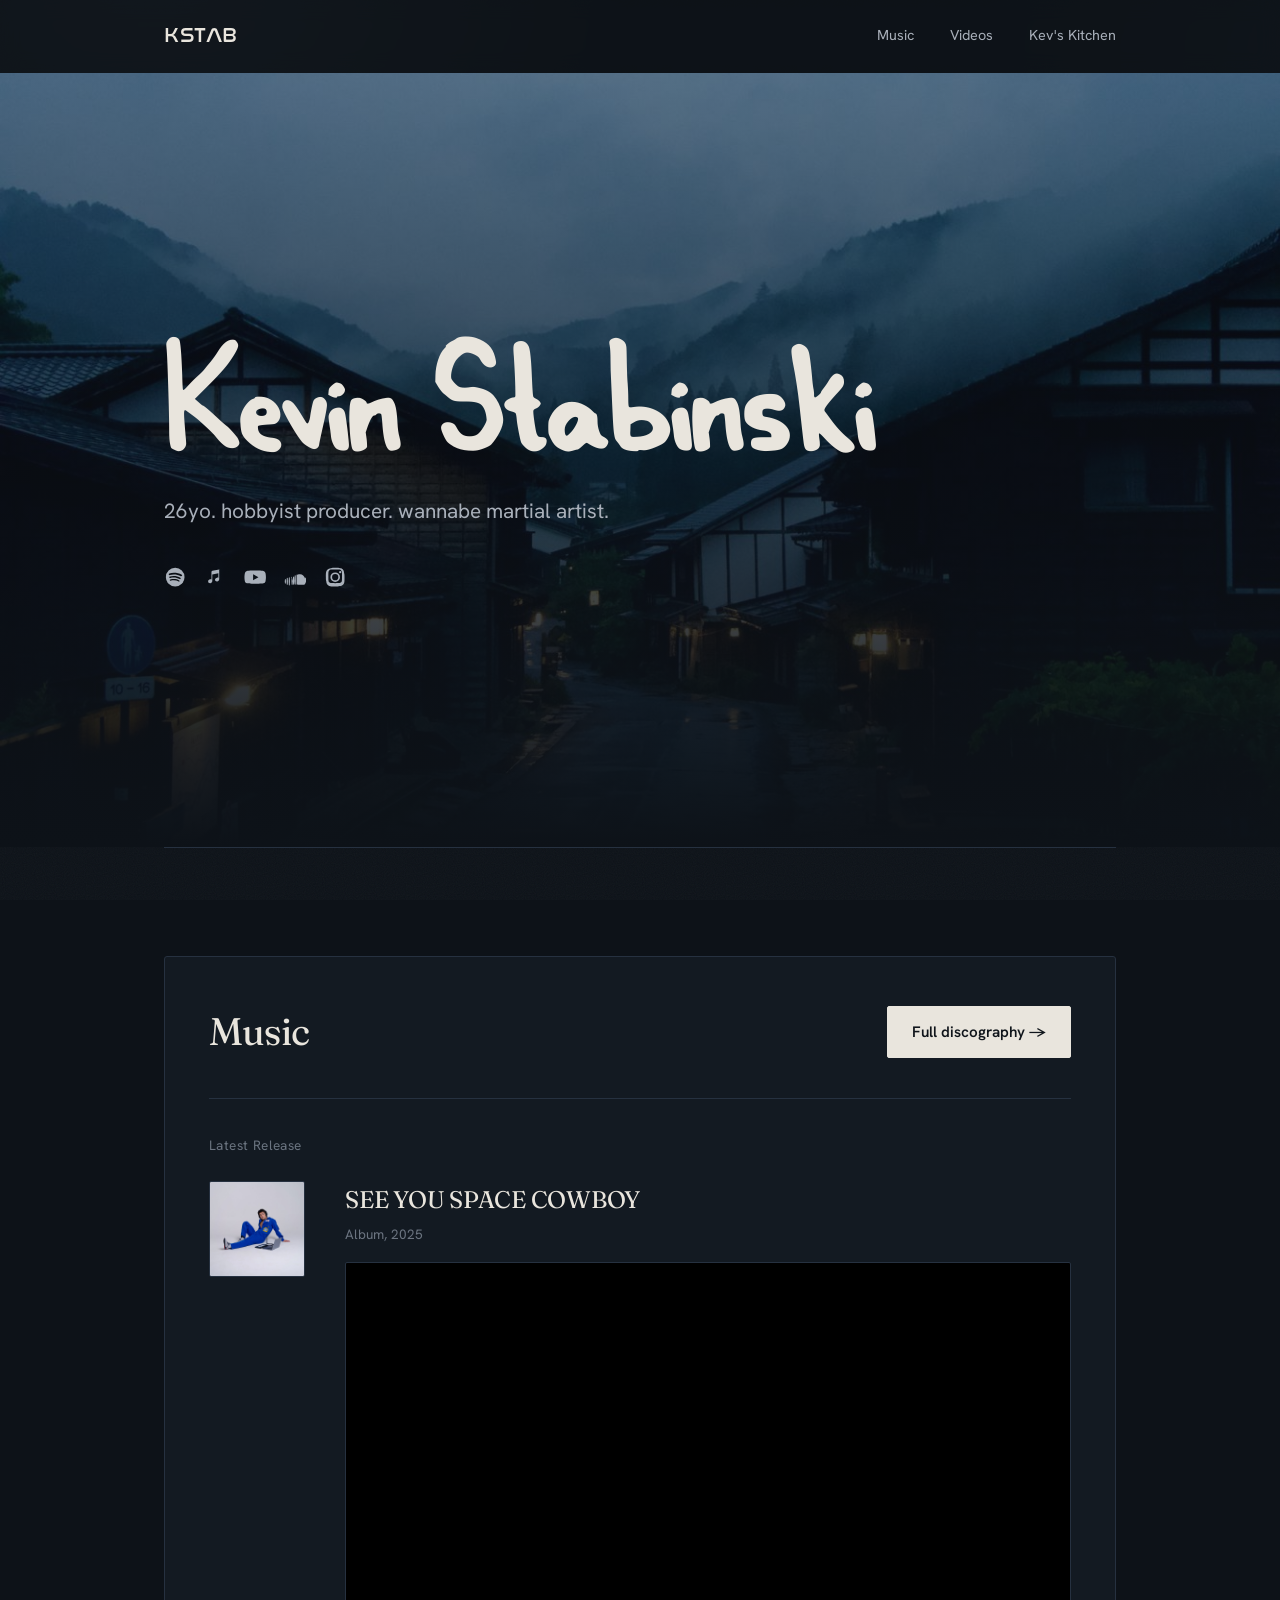
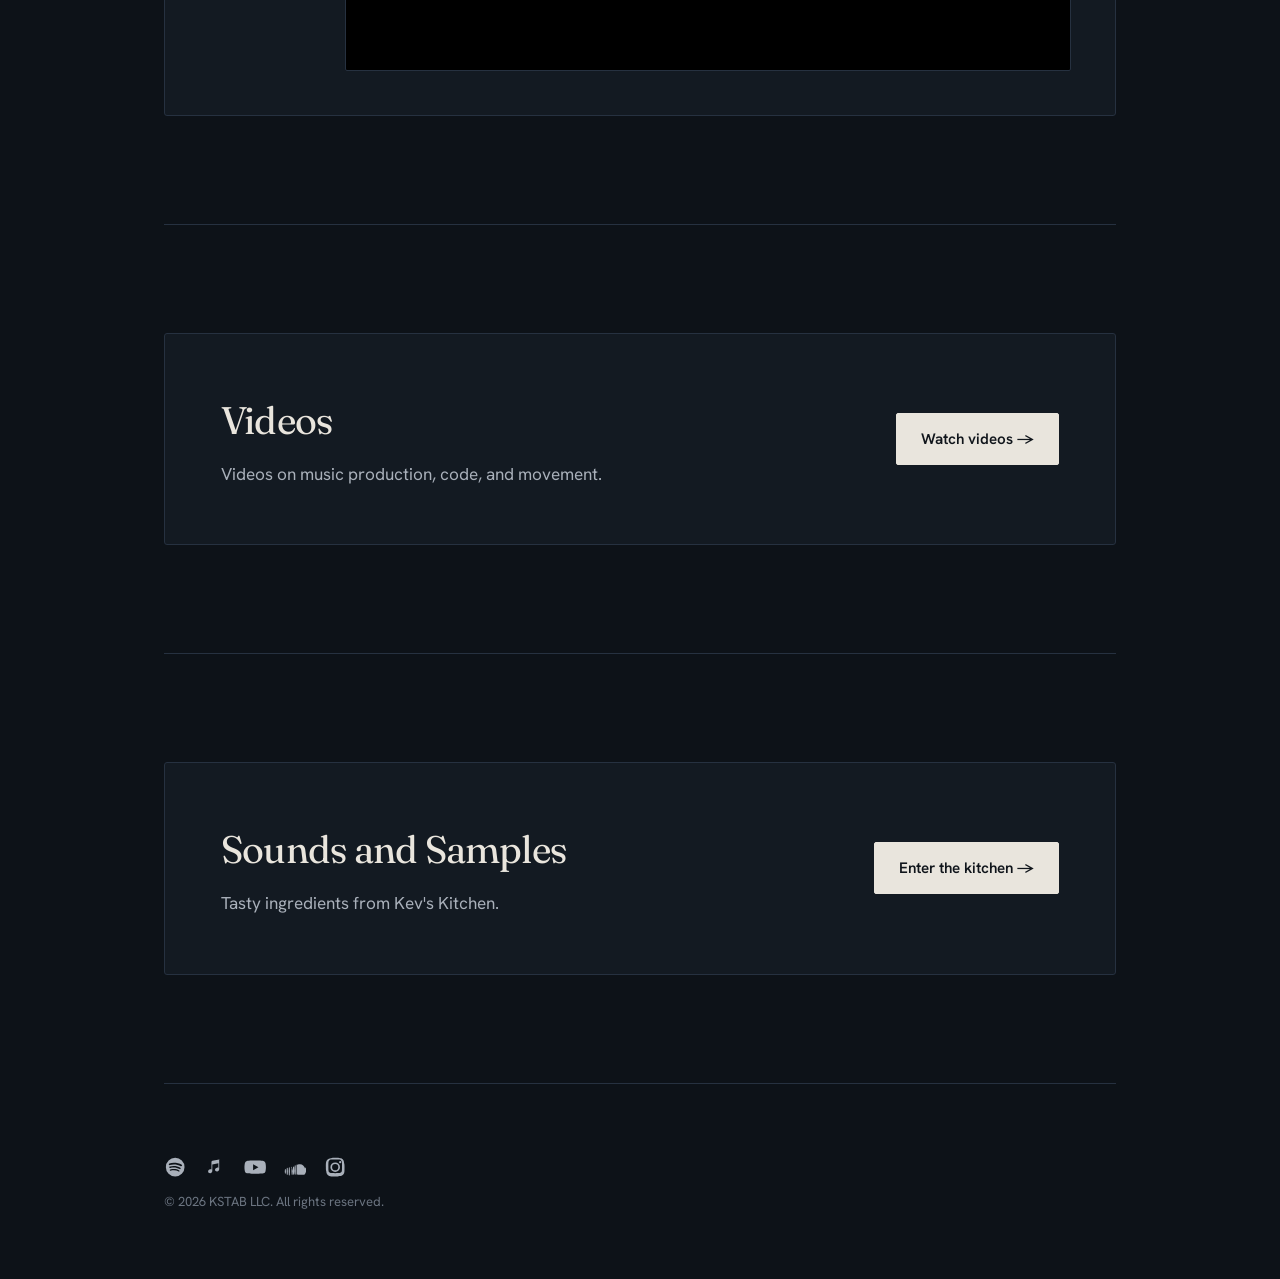
==== index.html @ 9772c78d "Add files via upload" ====
<!DOCTYPE html>
<html lang="en">
<head>
<meta charset="UTF-8">
<meta name="viewport" content="width=device-width, initial-scale=1, viewport-fit=cover">
<title>Kevin Stabinski</title>
<meta name="description" content="Songwriter and producer. Music, releases, and merch.">
<link rel="preconnect" href="https://fonts.googleapis.com">
<link rel="preconnect" href="https://fonts.gstatic.com" crossorigin>
<link href="https://fonts.googleapis.com/css2?family=Fraunces:opsz,wght@9..144,300;9..144,400;9..144,500&family=Hanken+Grotesk:wght@400;500;600&display=swap" rel="stylesheet">
<link rel="stylesheet" href="styles.css">
<link rel="icon" href="icons/favicon.svg" type="image/svg+xml">
<link rel="icon" href="icons/favicon-32.png" sizes="32x32" type="image/png">
<link rel="icon" href="icons/favicon.ico" sizes="any">
<link rel="apple-touch-icon" href="icons/apple-touch-icon.png">
</head>
<body>
<div class="atmosphere" aria-hidden="true"></div>

<header class="nav" id="nav">
  <div class="nav-inner">
    <a href="#top" class="wordmark">KSTAB</a>
    <nav class="nav-links" aria-label="Primary">
      <a href="discography.html">Music</a>
      <a href="videos.html">Videos</a>
      <a href="kitchen.html">Kev's Kitchen</a>
    </nav>
  </div>
</header>

<main class="wrap" id="top">

  <!-- ===================== HERO ===================== -->
  <section class="hero reveal" aria-labelledby="artist-name">
    <h1 id="artist-name">Kevin Stabinski</h1>
    <p class="tagline">26yo. hobbyist producer. wannabe martial artist.</p>
    <div class="hero-actions">
      <div class="socials" aria-label="Social links">
        <a href="https://open.spotify.com/artist/7ogkPvRYLFvfpVNEqNGi7E?si=UTplcCznTDON6Axlid5GDA" target="_blank" rel="noopener" aria-label="Spotify"><svg viewBox="0 0 24 24"><path d="M12 2a10 10 0 100 20 10 10 0 000-20zm4.59 14.44a.62.62 0 01-.86.21c-2.35-1.44-5.3-1.76-8.79-.96a.62.62 0 11-.28-1.21c3.81-.87 7.08-.5 9.72 1.11.29.18.38.56.21.85zm1.22-2.72a.78.78 0 01-1.07.26c-2.69-1.65-6.79-2.13-9.97-1.17a.78.78 0 11-.45-1.49c3.63-1.1 8.15-.56 11.23 1.33.37.22.49.7.26 1.07zm.11-2.84C14.8 8.95 9.4 8.77 6.32 9.71a.94.94 0 11-.54-1.8c3.53-1.07 9.49-.86 13.23 1.36a.94.94 0 01-.96 1.61z"/></svg></a>
        <a href="https://music.apple.com/us/artist/kevin-stabinski/1827594935" target="_blank" rel="noopener" aria-label="Apple Music"><svg viewBox="0 0 24 24"><path d="M17.5 3.5c-.3 0-.6.05-1 .13L9 5.2c-.7.14-1 .55-1 1.25v8.06c-.4-.18-.85-.26-1.35-.2-1.3.16-2.3 1.16-2.25 2.36.05 1.1 1.05 1.9 2.3 1.78 1.2-.12 2.2-1.05 2.2-2.3V9.06l6.5-1.3v4.9c-.4-.17-.85-.25-1.35-.19-1.3.16-2.3 1.16-2.25 2.36.05 1.1 1.05 1.9 2.3 1.78 1.2-.12 2.2-1.05 2.2-2.3V4.6c0-.72-.38-1.12-1.1-1.1z"/></svg></a>
        <a href="https://www.youtube.com/@kstab" target="_blank" rel="noopener" aria-label="YouTube"><svg viewBox="0 0 24 24"><path d="M23 7.5a3 3 0 00-2.1-2.12C19.05 4.9 12 4.9 12 4.9s-7.05 0-8.9.48A3 3 0 001 7.5C.5 9.36.5 12 .5 12s0 2.64.5 4.5a3 3 0 002.1 2.12C4.95 19.1 12 19.1 12 19.1s7.05 0 8.9-.48A3 3 0 0023 16.5c.5-1.86.5-4.5.5-4.5s0-2.64-.5-4.5zM9.75 15.25v-6.5L15.5 12l-5.75 3.25z"/></svg></a>
        <a href="https://soundcloud.com/kstab" target="_blank" rel="noopener" aria-label="SoundCloud"><svg viewBox="0 0 24 24"><path d="M1 14.5c0-.3.2-.5.4-.5.3 0 .5.2.5.5l.2 2-.2 2c0 .3-.2.5-.5.5-.2 0-.4-.2-.4-.5l-.2-2 .2-2zm2-1.3c0-.3.2-.5.5-.5.2 0 .4.2.5.5l.2 3.3-.2 3.2c0 .3-.3.5-.5.5-.3 0-.5-.2-.5-.5L2.8 16l.2-2.8zm2.2-.7c0-.3.2-.5.5-.5s.5.2.5.5l.2 4-.2 3.8c0 .3-.2.5-.5.5s-.5-.2-.5-.5L5 16l.2-3.5zm2.3-.5c0-.3.2-.6.5-.6.3 0 .5.3.5.6L9.4 16l-.2 3.7c0 .3-.2.5-.5.5-.3 0-.5-.2-.5-.5L8 16l.2-3.7zm2.3-.3c0-.3.3-.5.6-.5.3 0 .5.2.5.5l.2 4.3-.2 3.5c0 .3-.2.5-.5.5-.3 0-.6-.2-.6-.5L9.5 16l.2-4.3zM12 10c.3 0 .5.2.5.5l.2 5.5-.2 3.5c0 .3-.2.5-.5.5s-.5-.2-.5-.5l-.2-3.5.2-5.5c0-.3.2-.5.5-.5zm2-1c.3 0 .5.2.5.5v10c0 .3-.2.5-.5.5s-.5-.2-.5-.5V9.5c0-.3.2-.5.5-.5zm7.5 3c1.4 0 2.5 1.1 2.5 2.5S22.9 20 21.5 20H15c-.3 0-.5-.2-.5-.5V9.7c0-.3.1-.4.4-.5.7-.3 1.5-.4 2.3-.4 2.6 0 4.7 1.9 5.1 4.4.2-.1.5-.2.7-.2z"/></svg></a>
        <a href="https://www.instagram.com/kstabinski" target="_blank" rel="noopener" aria-label="Instagram"><svg viewBox="0 0 24 24"><path d="M12 2c2.7 0 3 0 4.1.06 1 .05 1.7.22 2.3.46.6.24 1.1.56 1.6 1.06.5.5.82 1 1.06 1.6.24.6.4 1.3.46 2.3C21.99 9 22 9.3 22 12s0 3-.06 4.1c-.05 1-.22 1.7-.46 2.3a4.3 4.3 0 01-1.06 1.6c-.5.5-1 .82-1.6 1.06-.6.24-1.3.4-2.3.46C15 21.99 14.7 22 12 22s-3 0-4.1-.06c-1-.05-1.7-.22-2.3-.46a4.3 4.3 0 01-1.6-1.06 4.3 4.3 0 01-1.06-1.6c-.24-.6-.4-1.3-.46-2.3C2.01 15 2 14.7 2 12s0-3 .06-4.1c.05-1 .22-1.7.46-2.3A4.3 4.3 0 013.58 4c.5-.5 1-.82 1.6-1.06.6-.24 1.3-.4 2.3-.46C9 2.01 9.3 2 12 2zm0 1.8c-2.65 0-2.96.01-4 .06-.77.04-1.19.16-1.47.27-.37.14-.63.31-.91.59-.28.28-.45.54-.59.91-.1.28-.23.7-.27 1.47-.05 1.04-.06 1.35-.06 4s.01 2.96.06 4c.04.77.16 1.19.27 1.47.14.37.31.63.59.91.28.28.54.45.91.59.28.1.7.23 1.47.27 1.04.05 1.35.06 4 .06s2.96-.01 4-.06c.77-.04 1.19-.16 1.47-.27.37-.14.63-.31.91-.59.28-.28.45-.54.59-.91.1-.28.23-.7.27-1.47.05-1.04.06-1.35.06-4s-.01-2.96-.06-4c-.04-.77-.16-1.19-.27-1.47a2.5 2.5 0 00-.59-.91 2.5 2.5 0 00-.91-.59c-.28-.1-.7-.23-1.47-.27-1.04-.05-1.35-.06-4-.06zm0 3.06a5.14 5.14 0 110 10.28 5.14 5.14 0 010-10.28zm0 8.48a3.34 3.34 0 100-6.68 3.34 3.34 0 000 6.68zm6.54-8.69a1.2 1.2 0 11-2.4 0 1.2 1.2 0 012.4 0z"/></svg></a>
      </div>
    </div>
  </section>

  <!-- ===================== MUSIC ===================== -->
  <section class="band" id="music">
    <div class="music-box">
      <div class="music-head">
        <h2>Music</h2>
        <a href="discography.html" class="btn">Full discography &rarr;</a>
      </div>

      <p class="release-label">Latest Release</p>

      <!-- FEATURED RELEASE -->
      <article class="release">
        <div class="cover"><img src="covers/see-you-space-cowboy.jpg" alt="SEE YOU SPACE COWBOY — cover art" loading="lazy"></div>
        <div>
          <h3 class="rel-title">SEE YOU SPACE COWBOY</h3>
          <p class="rel-meta">Album, 2025</p>
          <div class="video">
            <iframe src="https://www.youtube.com/embed/hreCGarGWdg?si=RLM6bp42FcZX0Z3q" title="YouTube video player" frameborder="0" allow="accelerometer; autoplay; clipboard-write; encrypted-media; gyroscope; picture-in-picture; web-share" referrerpolicy="strict-origin-when-cross-origin" allowfullscreen loading="lazy"></iframe>
          </div>
        </div>
      </article>
    </div>
  </section>

  <!-- ===================== VIDEOS ===================== -->
  <section class="band" id="videos">
    <div class="store-inner">
      <div>
        <h2>Videos</h2>
        <p>Videos on music production, code, and movement.</p>
      </div>
      <a href="videos.html" class="btn">Watch videos &rarr;</a>
    </div>
  </section>

  <!-- ===================== SOUNDS ===================== -->
  <section class="band" id="kitchen">
    <div class="store-inner">
      <div>
        <h2>Sounds and Samples</h2>
        <p>Tasty ingredients from Kev's Kitchen.</p>
      </div>
      <a href="kitchen.html" class="btn">Enter the kitchen &rarr;</a>
    </div>
  </section>

  <!-- ===================== CONTACT / FOOTER ===================== -->
  <footer id="contact">
    <div class="foot-grid">
      <div class="socials" aria-label="Social links">
        <a href="https://open.spotify.com/artist/7ogkPvRYLFvfpVNEqNGi7E?si=UTplcCznTDON6Axlid5GDA" target="_blank" rel="noopener" aria-label="Spotify"><svg viewBox="0 0 24 24"><path d="M12 2a10 10 0 100 20 10 10 0 000-20zm4.59 14.44a.62.62 0 01-.86.21c-2.35-1.44-5.3-1.76-8.79-.96a.62.62 0 11-.28-1.21c3.81-.87 7.08-.5 9.72 1.11.29.18.38.56.21.85zm1.22-2.72a.78.78 0 01-1.07.26c-2.69-1.65-6.79-2.13-9.97-1.17a.78.78 0 11-.45-1.49c3.63-1.1 8.15-.56 11.23 1.33.37.22.49.7.26 1.07zm.11-2.84C14.8 8.95 9.4 8.77 6.32 9.71a.94.94 0 11-.54-1.8c3.53-1.07 9.49-.86 13.23 1.36a.94.94 0 01-.96 1.61z"/></svg></a>
        <a href="https://music.apple.com/us/artist/kevin-stabinski/1827594935" target="_blank" rel="noopener" aria-label="Apple Music"><svg viewBox="0 0 24 24"><path d="M17.5 3.5c-.3 0-.6.05-1 .13L9 5.2c-.7.14-1 .55-1 1.25v8.06c-.4-.18-.85-.26-1.35-.2-1.3.16-2.3 1.16-2.25 2.36.05 1.1 1.05 1.9 2.3 1.78 1.2-.12 2.2-1.05 2.2-2.3V9.06l6.5-1.3v4.9c-.4-.17-.85-.25-1.35-.19-1.3.16-2.3 1.16-2.25 2.36.05 1.1 1.05 1.9 2.3 1.78 1.2-.12 2.2-1.05 2.2-2.3V4.6c0-.72-.38-1.12-1.1-1.1z"/></svg></a>
        <a href="https://www.youtube.com/@kstab" target="_blank" rel="noopener" aria-label="YouTube"><svg viewBox="0 0 24 24"><path d="M23 7.5a3 3 0 00-2.1-2.12C19.05 4.9 12 4.9 12 4.9s-7.05 0-8.9.48A3 3 0 001 7.5C.5 9.36.5 12 .5 12s0 2.64.5 4.5a3 3 0 002.1 2.12C4.95 19.1 12 19.1 12 19.1s7.05 0 8.9-.48A3 3 0 0023 16.5c.5-1.86.5-4.5.5-4.5s0-2.64-.5-4.5zM9.75 15.25v-6.5L15.5 12l-5.75 3.25z"/></svg></a>
        <a href="https://soundcloud.com/kstab" target="_blank" rel="noopener" aria-label="SoundCloud"><svg viewBox="0 0 24 24"><path d="M1 14.5c0-.3.2-.5.4-.5.3 0 .5.2.5.5l.2 2-.2 2c0 .3-.2.5-.5.5-.2 0-.4-.2-.4-.5l-.2-2 .2-2zm2-1.3c0-.3.2-.5.5-.5.2 0 .4.2.5.5l.2 3.3-.2 3.2c0 .3-.3.5-.5.5-.3 0-.5-.2-.5-.5L2.8 16l.2-2.8zm2.2-.7c0-.3.2-.5.5-.5s.5.2.5.5l.2 4-.2 3.8c0 .3-.2.5-.5.5s-.5-.2-.5-.5L5 16l.2-3.5zm2.3-.5c0-.3.2-.6.5-.6.3 0 .5.3.5.6L9.4 16l-.2 3.7c0 .3-.2.5-.5.5-.3 0-.5-.2-.5-.5L8 16l.2-3.7zm2.3-.3c0-.3.3-.5.6-.5.3 0 .5.2.5.5l.2 4.3-.2 3.5c0 .3-.2.5-.5.5-.3 0-.6-.2-.6-.5L9.5 16l.2-4.3zM12 10c.3 0 .5.2.5.5l.2 5.5-.2 3.5c0 .3-.2.5-.5.5s-.5-.2-.5-.5l-.2-3.5.2-5.5c0-.3.2-.5.5-.5zm2-1c.3 0 .5.2.5.5v10c0 .3-.2.5-.5.5s-.5-.2-.5-.5V9.5c0-.3.2-.5.5-.5zm7.5 3c1.4 0 2.5 1.1 2.5 2.5S22.9 20 21.5 20H15c-.3 0-.5-.2-.5-.5V9.7c0-.3.1-.4.4-.5.7-.3 1.5-.4 2.3-.4 2.6 0 4.7 1.9 5.1 4.4.2-.1.5-.2.7-.2z"/></svg></a>
        <a href="https://www.instagram.com/kstabinski" target="_blank" rel="noopener" aria-label="Instagram"><svg viewBox="0 0 24 24"><path d="M12 2c2.7 0 3 0 4.1.06 1 .05 1.7.22 2.3.46.6.24 1.1.56 1.6 1.06.5.5.82 1 1.06 1.6.24.6.4 1.3.46 2.3C21.99 9 22 9.3 22 12s0 3-.06 4.1c-.05 1-.22 1.7-.46 2.3a4.3 4.3 0 01-1.06 1.6c-.5.5-1 .82-1.6 1.06-.6.24-1.3.4-2.3.46C15 21.99 14.7 22 12 22s-3 0-4.1-.06c-1-.05-1.7-.22-2.3-.46a4.3 4.3 0 01-1.6-1.06 4.3 4.3 0 01-1.06-1.6c-.24-.6-.4-1.3-.46-2.3C2.01 15 2 14.7 2 12s0-3 .06-4.1c.05-1 .22-1.7.46-2.3A4.3 4.3 0 013.58 4c.5-.5 1-.82 1.6-1.06.6-.24 1.3-.4 2.3-.46C9 2.01 9.3 2 12 2zm0 1.8c-2.65 0-2.96.01-4 .06-.77.04-1.19.16-1.47.27-.37.14-.63.31-.91.59-.28.28-.45.54-.59.91-.1.28-.23.7-.27 1.47-.05 1.04-.06 1.35-.06 4s.01 2.96.06 4c.04.77.16 1.19.27 1.47.14.37.31.63.59.91.28.28.54.45.91.59.28.1.7.23 1.47.27 1.04.05 1.35.06 4 .06s2.96-.01 4-.06c.77-.04 1.19-.16 1.47-.27.37-.14.63-.31.91-.59.28-.28.45-.54.59-.91.1-.28.23-.7.27-1.47.05-1.04.06-1.35.06-4s-.01-2.96-.06-4c-.04-.77-.16-1.19-.27-1.47a2.5 2.5 0 00-.59-.91 2.5 2.5 0 00-.91-.59c-.28-.1-.7-.23-1.47-.27-1.04-.05-1.35-.06-4-.06zm0 3.06a5.14 5.14 0 110 10.28 5.14 5.14 0 010-10.28zm0 8.48a3.34 3.34 0 100-6.68 3.34 3.34 0 000 6.68zm6.54-8.69a1.2 1.2 0 11-2.4 0 1.2 1.2 0 012.4 0z"/></svg></a>
      </div>
    </div>
    <p class="foot-meta">&copy; 2026 KSTAB LLC. All rights reserved.</p>
  </footer>

</main>

<script src="main.js"></script>
</body>
</html>
---- styles.css ----
/* ---- Custom display face (embedded, self-contained) ---- */
  @font-face{
    font-family:"Kevinstabinskifont";
    src:url("[data-uri]") format("truetype");
    font-weight:400; font-style:normal; font-display:swap;
  }
  /* ---- Logo face (Nasalization, embedded) ---- */
  @font-face{
    font-family:"Nasalization";
    src:url("[data-uri]") format("opentype");
    font-weight:400; font-style:normal; font-display:swap;
  }
  :root{
    color-scheme: dark;
    /* ---- Blue-hour palette ---- */
    --bg:        #0d1218;   /* deep blue-charcoal, genuinely blue */
    --bg-raise:  #131a22;   /* slightly lifted surface */
    --line:      #263140;   /* hairline dividers */
    --ink:       #e9e5dd;   /* warm bone — cold/warm tension */
    --ink-soft:  #a9b0ba;   /* muted secondary */
    --ink-faint: #6b7480;   /* faintest labels */
    --accent:    #9db4d6;   /* pale moonlit blue, used sparingly */

    --maxw: 1080px;
    --pad: clamp(1.25rem, 5vw, 4rem);
    --safe-t: env(safe-area-inset-top, 0px);
    --safe-b: env(safe-area-inset-bottom, 0px);

    box-sizing: border-box;
    padding-top: var(--safe-t);
    padding-bottom: var(--safe-b);
  }
  *,*::before,*::after{ box-sizing: inherit; }
  html{ scroll-behavior: smooth; scroll-padding-top: calc(4.5rem + var(--safe-t)); }
  @media (prefers-reduced-motion: reduce){ html{ scroll-behavior: auto; } }

  body{
    margin:0;
    background: var(--bg);
    color: var(--ink);
    font-family: "Hanken Grotesk", system-ui, -apple-system, sans-serif;
    font-size: clamp(1rem, 0.97rem + 0.15vw, 1.075rem);
    line-height: 1.6;
    -webkit-font-smoothing: antialiased;
    text-rendering: optimizeLegibility;
    overflow-x: hidden;
  }

  /* Atmosphere: soft light-bleed from the upper left, and fine grain.
     Both sit behind content, ignore pointer events, and are kept subtle. */
  .atmosphere{ position: fixed; inset:0; z-index:0; pointer-events:none; }
  .atmosphere::before{
    content:""; position:absolute; inset:0;
    background:
      radial-gradient(60vw 55vw at 12% -5%, rgba(157,180,214,0.14), transparent 60%),
      radial-gradient(50vw 50vw at 105% 8%, rgba(120,140,175,0.08), transparent 55%);
  }
  .atmosphere::after{
    content:""; position:absolute; inset:0; opacity:0.045; mix-blend-mode:screen;
    background-image:url("data:image/svg+xml,%3Csvg xmlns='http://www.w3.org/2000/svg' width='160' height='160'%3E%3Cfilter id='n'%3E%3CfeTurbulence type='fractalNoise' baseFrequency='0.9' numOctaves='2' stitchTiles='stitch'/%3E%3C/filter%3E%3Crect width='100%25' height='100%25' filter='url(%23n)'/%3E%3C/svg%3E");
  }

  .wrap{ max-width: var(--maxw); margin:0 auto; padding-inline: var(--pad); }
  a{ color: inherit; text-decoration: none; }

  /* ---------- Nav ---------- */
  .nav{
    position: sticky; top: var(--safe-t); z-index: 10;
    backdrop-filter: blur(10px);
    background: color-mix(in oklab, var(--bg) 78%, transparent);
    border-bottom: 1px solid transparent;
    transition: border-color .3s ease, background .3s ease;
  }
  .nav.scrolled{ border-bottom-color: var(--line); }
  .nav-inner{
    max-width: var(--maxw); margin:0 auto; padding: 0 var(--pad);
    height: 4.5rem; display:flex; align-items:center; justify-content:space-between;
  }
  .wordmark{ font-family:"Nasalization","Kevinstabinskifont","Fraunces",Georgia,serif; font-weight:400; font-size:1.3rem; letter-spacing:0.03em; }
  .nav-links{ display:flex; gap: clamp(1rem, 4vw, 2.25rem); }
  .nav-links a{
    font-size:0.9rem; color: var(--ink-soft); position:relative; padding: .25rem 0;
    transition: color .2s ease;
  }
  .nav-links a::after{
    content:""; position:absolute; left:0; right:100%; bottom:-2px; height:1px;
    background: var(--accent); transition: right .25s ease;
  }
  .nav-links a:hover, .nav-links a:focus-visible{ color: var(--ink); }
  .nav-links a:hover::after, .nav-links a.active::after{ right:0; }
  .nav-links a.active{ color: var(--ink); }

  /* ---------- Hero ---------- */
  .hero{
    position: relative; z-index:1;
    min-height: 86svh; display:flex; flex-direction:column; justify-content:center;
    padding-top: clamp(3rem, 10vh, 7rem); padding-bottom: clamp(3rem, 10vh, 6rem);
  }
  .hero h1{
    font-family:"Kevinstabinskifont","Fraunces",Georgia,serif; font-weight:400;
    font-size: clamp(3.3rem, 13vw, 9.5rem); line-height:0.92; letter-spacing:-0.025em;
    margin: 0 0 1.5rem; max-width: 12ch;
  }
  .hero .tagline{
    color: var(--ink-soft); font-size: clamp(1.05rem, 1rem + 0.5vw, 1.3rem);
    max-width: 46ch; margin: 0 0 2.5rem; line-height:1.5;
  }
  .hero .tagline b{ color: var(--ink); font-weight:500; }

  .hero-actions{ display:flex; align-items:center; gap: 1.5rem; flex-wrap:wrap; }
  .btn{
    display:inline-flex; align-items:center; gap:.6rem;
    background: var(--ink); color: #10151b;
    font-weight:600; font-size:0.95rem;
    padding: .8rem 1.5rem; border-radius: 2px;
    border:1px solid var(--ink);
    transition: background .2s ease, color .2s ease, transform .2s ease;
  }
  .btn:hover, .btn:focus-visible{ background: transparent; color: var(--ink); transform: translateY(-1px); }

  /* Social row */
  .socials{ display:flex; gap: 1.1rem; align-items:center; }
  .socials a{
    color: var(--ink-soft); width:1.4rem; height:1.4rem; display:grid; place-items:center;
    transition: color .2s ease, transform .2s ease;
  }
  .socials a:hover, .socials a:focus-visible{ color: var(--accent); transform: translateY(-2px); }
  .socials svg{ width:100%; height:100%; fill: currentColor; }

  .scroll-cue{
    margin-top: clamp(2.5rem, 8vh, 5rem); color: var(--ink-faint);
    font-size:0.8rem; letter-spacing:0.04em; display:inline-flex; align-items:center; gap:.5rem;
  }
  .scroll-cue .l{ width:2.5rem; height:1px; background: var(--line); display:inline-block; }

  /* ---------- Sections ---------- */
  section{ position:relative; z-index:1; }
  .band{ padding: clamp(4rem, 12vh, 8rem) 0; border-top:1px solid var(--line); }
  .band-head{ margin-bottom: clamp(2rem, 5vw, 3.5rem); }
  .band-head h2{
    font-family:"Fraunces",Georgia,serif; font-weight:400;
    font-size: clamp(1.8rem, 5vw, 2.75rem); letter-spacing:-0.02em; margin:0;
  }
  .band-head p{ color: var(--ink-soft); margin:.75rem 0 0; max-width: 48ch; }

  /* Releases — editorial rows, not boxed cards */
  .release{
    display:grid; grid-template-columns: 96px 1fr; gap: clamp(1.25rem, 4vw, 2.5rem);
    padding: clamp(1.5rem, 4vw, 2.25rem) 0; border-top:1px solid var(--line); align-items:start;
  }
  .release:last-child{ border-bottom:1px solid var(--line); }
  .cover{
    aspect-ratio:1; background:
      linear-gradient(150deg, var(--bg-raise), #0b0f14);
    border:1px solid var(--line); border-radius:2px;
    display:grid; place-items:center; color: var(--ink-faint);
    font-size:0.7rem; letter-spacing:0.05em; text-align:center; overflow:hidden;
  }
  .cover svg{ width:38%; height:38%; opacity:.5; }
  .cover img{ width:100%; height:100%; object-fit:cover; display:block; }
  .rel-title{ font-family:"Fraunces",Georgia,serif; font-size:1.5rem; font-weight:400; margin:0 0 .3rem; letter-spacing:-0.01em; }
  .rel-meta{ color: var(--ink-faint); font-size:0.85rem; margin:0 0 1rem; }
  .embed-slot{
    border:1px dashed var(--line); border-radius:2px; background: rgba(157,180,214,0.03);
    padding: 1rem 1.15rem; color: var(--ink-soft); font-size:0.85rem; line-height:1.5;
  }
  .embed-slot code{
    font-family: ui-monospace, "SF Mono", Menlo, monospace; font-size:0.78rem;
    color: var(--accent); background: rgba(157,180,214,0.08); padding:.1rem .35rem; border-radius:2px;
  }
  /* When you paste a real iframe in, it fills this slot cleanly */
  .embed-slot iframe{ width:100%; border:0; display:block; border-radius:2px; }
  /* Responsive 16:9 video embed */
  .video{ aspect-ratio:16/9; border:1px solid var(--line); border-radius:2px; overflow:hidden; background:#000; }
  .video iframe{ width:100%; height:100%; border:0; display:block; }

  /* Store */
  .store-inner{
    background: var(--bg-raise); border:1px solid var(--line); border-radius:3px;
    padding: clamp(2rem, 6vw, 3.5rem); display:flex; flex-wrap:wrap;
    align-items:center; justify-content:space-between; gap: 2rem;
  }
  .store-inner h2{ font-family:"Fraunces",Georgia,serif; font-weight:400; font-size: clamp(1.6rem,4vw,2.4rem); margin:0 0 .6rem; letter-spacing:-0.02em; }
  .store-inner p{ color: var(--ink-soft); margin:0; max-width: 40ch; }

  /* Footer */
  footer{ position:relative; z-index:1; border-top:1px solid var(--line); padding: clamp(3rem,8vh,5rem) 0 clamp(2.5rem,6vh,4rem); }
  .foot-grid{ display:flex; flex-wrap:wrap; gap:2rem; justify-content:space-between; align-items:flex-end; }
  .foot-contact .label{ color:var(--ink-faint); font-size:0.8rem; margin:0 0 .4rem; }
  .foot-contact a.mail{ font-family:"Fraunces",Georgia,serif; font-size: clamp(1.3rem,4vw,1.9rem); border-bottom:1px solid var(--line); transition: border-color .2s ease; }
  .foot-contact a.mail:hover{ border-bottom-color: var(--accent); }
  .foot-meta{ color: var(--ink-faint); font-size:0.82rem; }

  :focus-visible{ outline:2px solid var(--accent); outline-offset:3px; border-radius:1px; }

  @media (max-width:560px){
    .release{ grid-template-columns: 64px 1fr; }
    .store-inner{ flex-direction:column; align-items:flex-start; }
  }

  /* One orchestrated entrance — the hero settles in on load. Nothing else animates. */
  @media (prefers-reduced-motion: no-preference){
    .reveal > *{ opacity:0; transform: translateY(14px); }
    .reveal.in > *{ opacity:1; transform:none; transition: opacity .9s ease, transform .9s cubic-bezier(.2,.7,.2,1); }
    .reveal.in > *:nth-child(2){ transition-delay:.08s; }
    .reveal.in > *:nth-child(3){ transition-delay:.16s; }
    .reveal.in > *:nth-child(4){ transition-delay:.24s; }
  }

  /* ---------- "Full discography" link (home page) ---------- */
  .more-link{
    display:inline-block; margin-top: clamp(1.75rem, 5vw, 3rem);
    font-family:"Fraunces",Georgia,serif; font-size:1.2rem; color:var(--ink);
    border-bottom:1px solid var(--line); padding-bottom:2px;
    transition: border-color .2s ease;
  }
  .more-link:hover, .more-link:focus-visible{ border-bottom-color: var(--accent); }

  /* ---------- Discography page ---------- */
  .disco-head{ padding: clamp(3rem,10vh,6rem) 0 clamp(1.5rem,4vh,2.5rem); position:relative; z-index:1; }
  .disco-head h1{
    font-family:"Fraunces",Georgia,serif; font-weight:300;
    font-size: clamp(2.4rem, 8vw, 4.25rem); letter-spacing:-0.025em; margin:0 0 .85rem;
  }
  .disco-head p{ color:var(--ink-soft); margin:0; max-width:52ch; }
  .disco-year{ position:relative; z-index:1; padding-top: clamp(2rem,5vh,3.25rem); }
  .disco-year .year{
    font-family:"Hanken Grotesk",system-ui,sans-serif; font-weight:600;
    font-size:0.82rem; letter-spacing:0.09em; color:var(--ink-faint);
    margin:0 0 .25rem; padding-bottom:.5rem;
  }
  .disco-item{
    display:grid; grid-template-columns:80px 1fr auto;
    gap: clamp(1rem,3vw,1.75rem); align-items:start;
    padding: 1.15rem 0; border-top:1px solid var(--line);
  }
  .disco-info{ min-width:0; }
  .disco-title{ font-family:"Fraunces",Georgia,serif; font-weight:400; font-size:1.3rem; letter-spacing:-0.01em; margin:0; }
  .disco-meta{ color:var(--ink-faint); font-size:0.82rem; margin:.2rem 0 0; }
  .disco-links{ display:flex; gap:1.1rem; flex-wrap:wrap; }
  .disco-links a{
    color:var(--ink-soft); font-size:0.86rem; border-bottom:1px solid transparent;
    padding-bottom:1px; transition:color .2s ease, border-color .2s ease;
  }
  .disco-links a:hover, .disco-links a:focus-visible{ color:var(--ink); border-bottom-color:var(--accent); }
  .disco-bottom{ position:relative; z-index:1; padding: clamp(3rem,8vh,5rem) 0 clamp(1rem,3vh,2rem); }
  @media (max-width:560px){
    .disco-item{ grid-template-columns:56px 1fr; }
    .disco-links{ grid-column:2 / -1; margin-top:.35rem; }
  }


  /* ---------- Kev's Kitchen (sounds & samples shop) ---------- */
  .shop-head{ padding: clamp(3rem,10vh,6rem) 0 clamp(1.5rem,4vh,2.5rem); position:relative; z-index:1; }
  .shop-head h1{ font-family:"Fraunces",Georgia,serif; font-weight:300; font-size:clamp(2.4rem,8vw,4.25rem); letter-spacing:-0.025em; margin:0 0 .85rem; }
  .shop-head p{ color:var(--ink-soft); margin:0; max-width:52ch; }
  .shop-grid{ position:relative; z-index:1; display:grid; grid-template-columns:repeat(auto-fill,minmax(240px,1fr)); gap:clamp(1.25rem,3vw,2rem); padding-bottom:clamp(2.5rem,6vh,4rem); }
  .product{ display:flex; flex-direction:column; background:var(--bg-raise); border:1px solid var(--line); border-radius:3px; overflow:hidden; transition:border-color .2s ease, transform .2s ease; }
  .product:hover{ border-color:var(--accent); transform:translateY(-2px); }
  .product-cover{ aspect-ratio:1; display:grid; place-items:center; overflow:hidden; background:linear-gradient(150deg, #16202b, #0b0f14); color:var(--ink-faint); }
  .product-cover svg{ width:34%; height:34%; opacity:.5; }
  .product-cover img{ width:100%; height:100%; object-fit:cover; display:block; }
  .product-body{ display:flex; flex-direction:column; gap:.4rem; padding:1.1rem 1.15rem 1.25rem; flex:1; }
  .product-title{ font-family:"Fraunces",Georgia,serif; font-weight:400; font-size:1.3rem; letter-spacing:-0.01em; margin:0; }
  .product-desc{ color:var(--ink-soft); font-size:0.9rem; margin:0; flex:1; }
  .product-meta{ color:var(--ink-faint); font-size:0.78rem; letter-spacing:0.03em; margin:.15rem 0 0; }
  .product-foot{ display:flex; align-items:center; justify-content:space-between; gap:1rem; margin-top:.75rem; }
  .product-price{ font-family:"Fraunces",Georgia,serif; font-size:1.25rem; }
  .buy-btn{ display:inline-flex; align-items:center; background:var(--ink); color:#10151b; font-weight:600; font-size:0.85rem; padding:.5rem 1rem; border-radius:2px; border:1px solid var(--ink); transition:background .2s ease, color .2s ease; }
  .buy-btn:hover, .buy-btn:focus-visible{ background:transparent; color:var(--ink); }
  .shop-note{ position:relative; z-index:1; border-top:1px solid var(--line); padding:clamp(2rem,5vh,3rem) 0 clamp(3rem,8vh,5rem); }
  .shop-note p{ color:var(--ink-faint); font-size:0.85rem; max-width:60ch; margin:0 0 1.5rem; }


  /* ---------- Featured product ---------- */
  .featured{ position:relative; z-index:1; display:grid; grid-template-columns:1.05fr 1fr; gap:clamp(1.5rem,4vw,3rem); align-items:center; padding-bottom:clamp(2.5rem,6vh,4rem); margin-bottom:clamp(2.5rem,6vh,4rem); border-bottom:1px solid var(--line); }
  .featured-media{ aspect-ratio:16/9; border:1px solid var(--line); border-radius:3px; overflow:hidden; background:#0b0f14; }
  .featured-media img{ width:100%; height:100%; object-fit:cover; display:block; }
  .featured-title{ font-family:"Fraunces",Georgia,serif; font-weight:400; font-size:clamp(1.9rem,4.5vw,2.7rem); letter-spacing:-0.02em; margin:0; }
  .featured-sub{ color:var(--ink-soft); font-size:1rem; margin:.4rem 0 1.25rem; }
  .featured-desc{ color:var(--ink-soft); line-height:1.6; margin:0 0 1.4rem; }
  .kit-label{ color:var(--ink); font-family:"Fraunces",Georgia,serif; font-size:1rem; margin:0 0 .6rem; }
  .kit-list{ list-style:none; padding:0; margin:0 0 1.75rem; display:flex; flex-direction:column; gap:.5rem; }
  .kit-list li{ color:var(--ink-soft); font-size:0.92rem; line-height:1.5; padding-left:1.1rem; position:relative; }
  .kit-list li::before{ content:""; position:absolute; left:0; top:.55em; width:5px; height:5px; border-radius:50%; background:var(--accent); }
  .featured-foot{ display:flex; align-items:center; gap:1.5rem; }
  @media (max-width:720px){ .featured{ grid-template-columns:1fr; } }


  /* ---------- Discography embedded player ---------- */
  .disco-item.has-player{ grid-template-columns:80px 1fr; }
  .disco-player{ grid-column:1 / -1; margin-top:1.25rem; }
  .disco-player iframe{ width:100%; height:344px; border:0; border-radius:16px; display:block; }
  @media (max-width:560px){ .disco-item.has-player{ grid-template-columns:56px 1fr; } }


  /* ---------- Videos ---------- */
  .video-section{ position:relative; z-index:1; padding-top:clamp(1rem,3vh,2rem); }
  .video-grid{ display:grid; grid-template-columns:repeat(auto-fill,minmax(320px,1fr)); gap:clamp(1.25rem,3vw,2rem); padding:0; }
  .video-card{ display:flex; flex-direction:column; gap:.75rem; }
  .video-thumb{ position:relative; width:100%; aspect-ratio:16/9; padding:0; border:1px solid var(--line); border-radius:3px; overflow:hidden; background:#000; cursor:pointer; display:block; }
  .video-thumb img{ width:100%; height:100%; object-fit:cover; display:block; transition:transform .3s ease, opacity .3s ease; }
  .video-thumb:hover img, .video-thumb:focus-visible img{ transform:scale(1.03); opacity:.8; }
  .video-thumb .play{ position:absolute; inset:0; display:grid; place-items:center; }
  .video-thumb .play svg{ width:68px; height:48px; filter:drop-shadow(0 2px 8px rgba(0,0,0,.5)); transition:opacity .2s ease; }
  .video-thumb .play .pb{ fill:#0d1218; opacity:.85; transition:fill .2s ease, opacity .2s ease; }
  .video-thumb:hover .play .pb{ fill:var(--accent); opacity:1; }
  .video-title{ font-family:"Fraunces",Georgia,serif; font-weight:400; font-size:1.2rem; letter-spacing:-0.01em; margin:0; }
  .video-embed{ aspect-ratio:16/9; border:1px solid var(--line); border-radius:3px; overflow:hidden; background:#000; }
  .video-embed iframe{ width:100%; height:100%; border:0; display:block; }


  /* ---------- Music box (header row + featured release in one box) ---------- */
  .music-box{ background:var(--bg-raise); border:1px solid var(--line); border-radius:3px; padding:clamp(1.5rem,5vw,2.75rem); }
  .music-head{ display:flex; flex-wrap:wrap; align-items:center; justify-content:space-between; gap:1.5rem; margin-bottom:clamp(1.5rem,4vw,2.25rem); }
  .music-head h2{ font-family:"Fraunces",Georgia,serif; font-weight:400; font-size:clamp(1.6rem,4vw,2.4rem); letter-spacing:-0.02em; margin:0; }
  .release-label{ margin:0 0 clamp(1rem,3vw,1.5rem); padding-top:clamp(1.5rem,4vw,2.25rem); border-top:1px solid var(--line); color:var(--ink-faint); font-size:0.85rem; letter-spacing:0.03em; }
  .music-box .release{ margin:0; padding:0; border-top:0; border-bottom:0; }
  @media (max-width:560px){ .music-head{ flex-direction:column; align-items:flex-start; } }


/* ---------- Hero background image ---------- */
.hero::before,
.hero::after{
  content:"";
  position:absolute;
  top:0;
  bottom:0;
  left:50%;
  width:100vw;
  pointer-events:none;
  transform:translateX(-50%);
}

.hero::before{
  z-index:-2;
  background:url("covers/hero-bg.jpg") center/cover no-repeat;
  filter:brightness(1) saturate(1);
}

.hero::after{
  z-index:-1;
  background:linear-gradient(
    to bottom,
    rgba(13,18,24,0.45),
    rgba(13,18,24,0.70) 55%,
    var(--bg) 100%
  );
}
  }
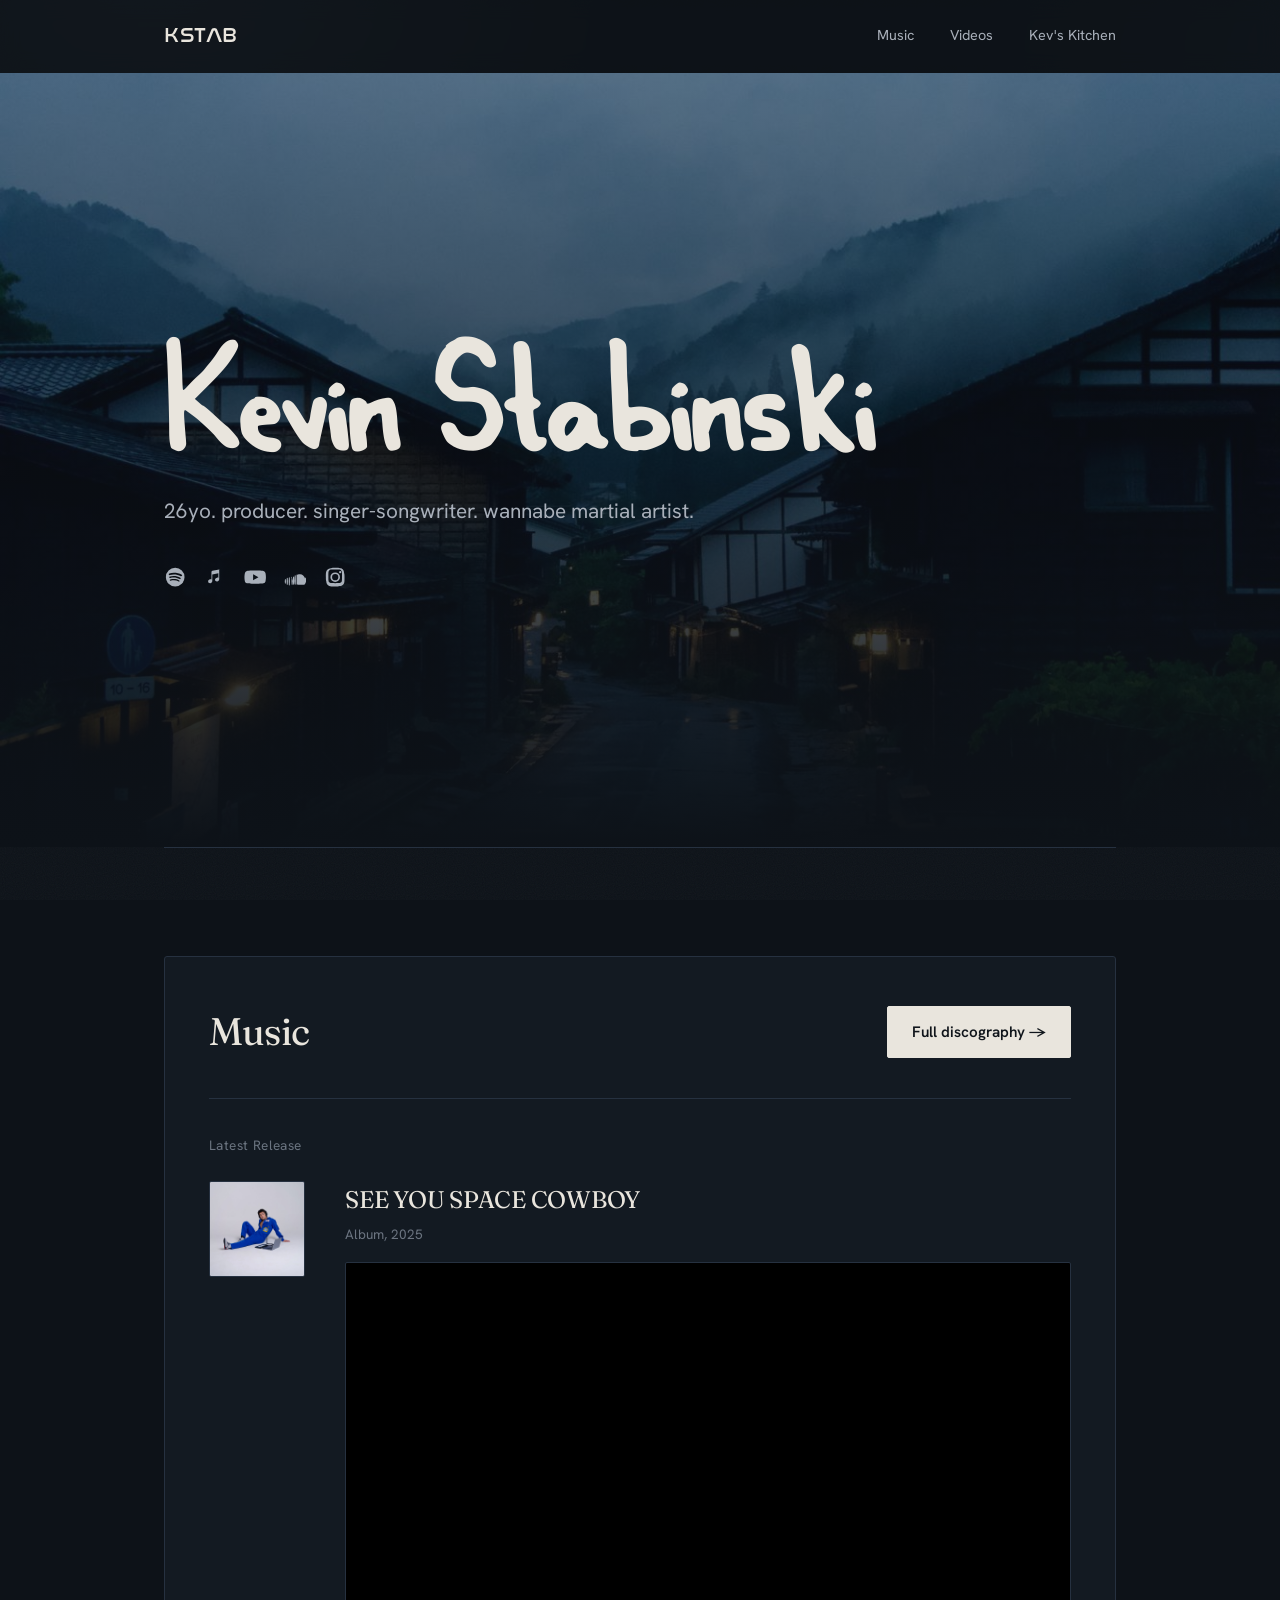
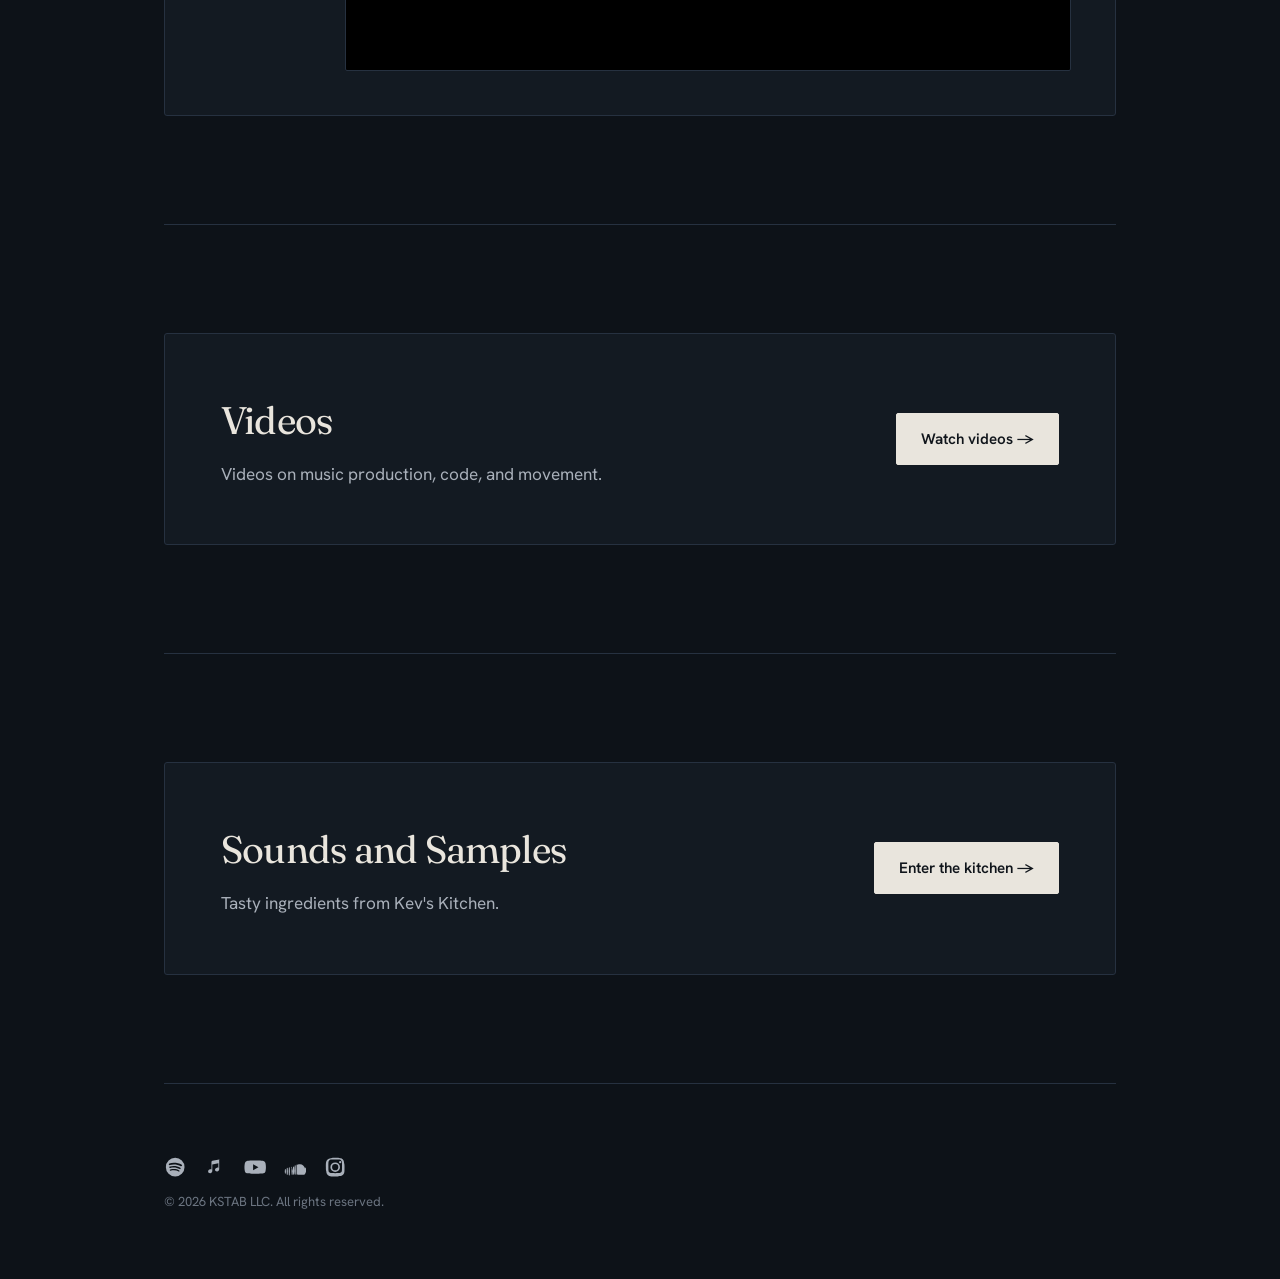
==== commit 5bd2ec92: "Update tagline for artist Kevin Stabinski" ====
--- a/index.html
+++ b/index.html
@@ -33,7 +33,7 @@
   <!-- ===================== HERO ===================== -->
   <section class="hero reveal" aria-labelledby="artist-name">
     <h1 id="artist-name">Kevin Stabinski</h1>
-    <p class="tagline">26yo. hobbyist producer. wannabe martial artist.</p>
+    <p class="tagline">26yo. producer. singer-songwriter. wannabe martial artist.</p>
     <div class="hero-actions">
       <div class="socials" aria-label="Social links">
         <a href="https://open.spotify.com/artist/7ogkPvRYLFvfpVNEqNGi7E?si=UTplcCznTDON6Axlid5GDA" target="_blank" rel="noopener" aria-label="Spotify"><svg viewBox="0 0 24 24"><path d="M12 2a10 10 0 100 20 10 10 0 000-20zm4.59 14.44a.62.62 0 01-.86.21c-2.35-1.44-5.3-1.76-8.79-.96a.62.62 0 11-.28-1.21c3.81-.87 7.08-.5 9.72 1.11.29.18.38.56.21.85zm1.22-2.72a.78.78 0 01-1.07.26c-2.69-1.65-6.79-2.13-9.97-1.17a.78.78 0 11-.45-1.49c3.63-1.1 8.15-.56 11.23 1.33.37.22.49.7.26 1.07zm.11-2.84C14.8 8.95 9.4 8.77 6.32 9.71a.94.94 0 11-.54-1.8c3.53-1.07 9.49-.86 13.23 1.36a.94.94 0 01-.96 1.61z"/></svg></a>
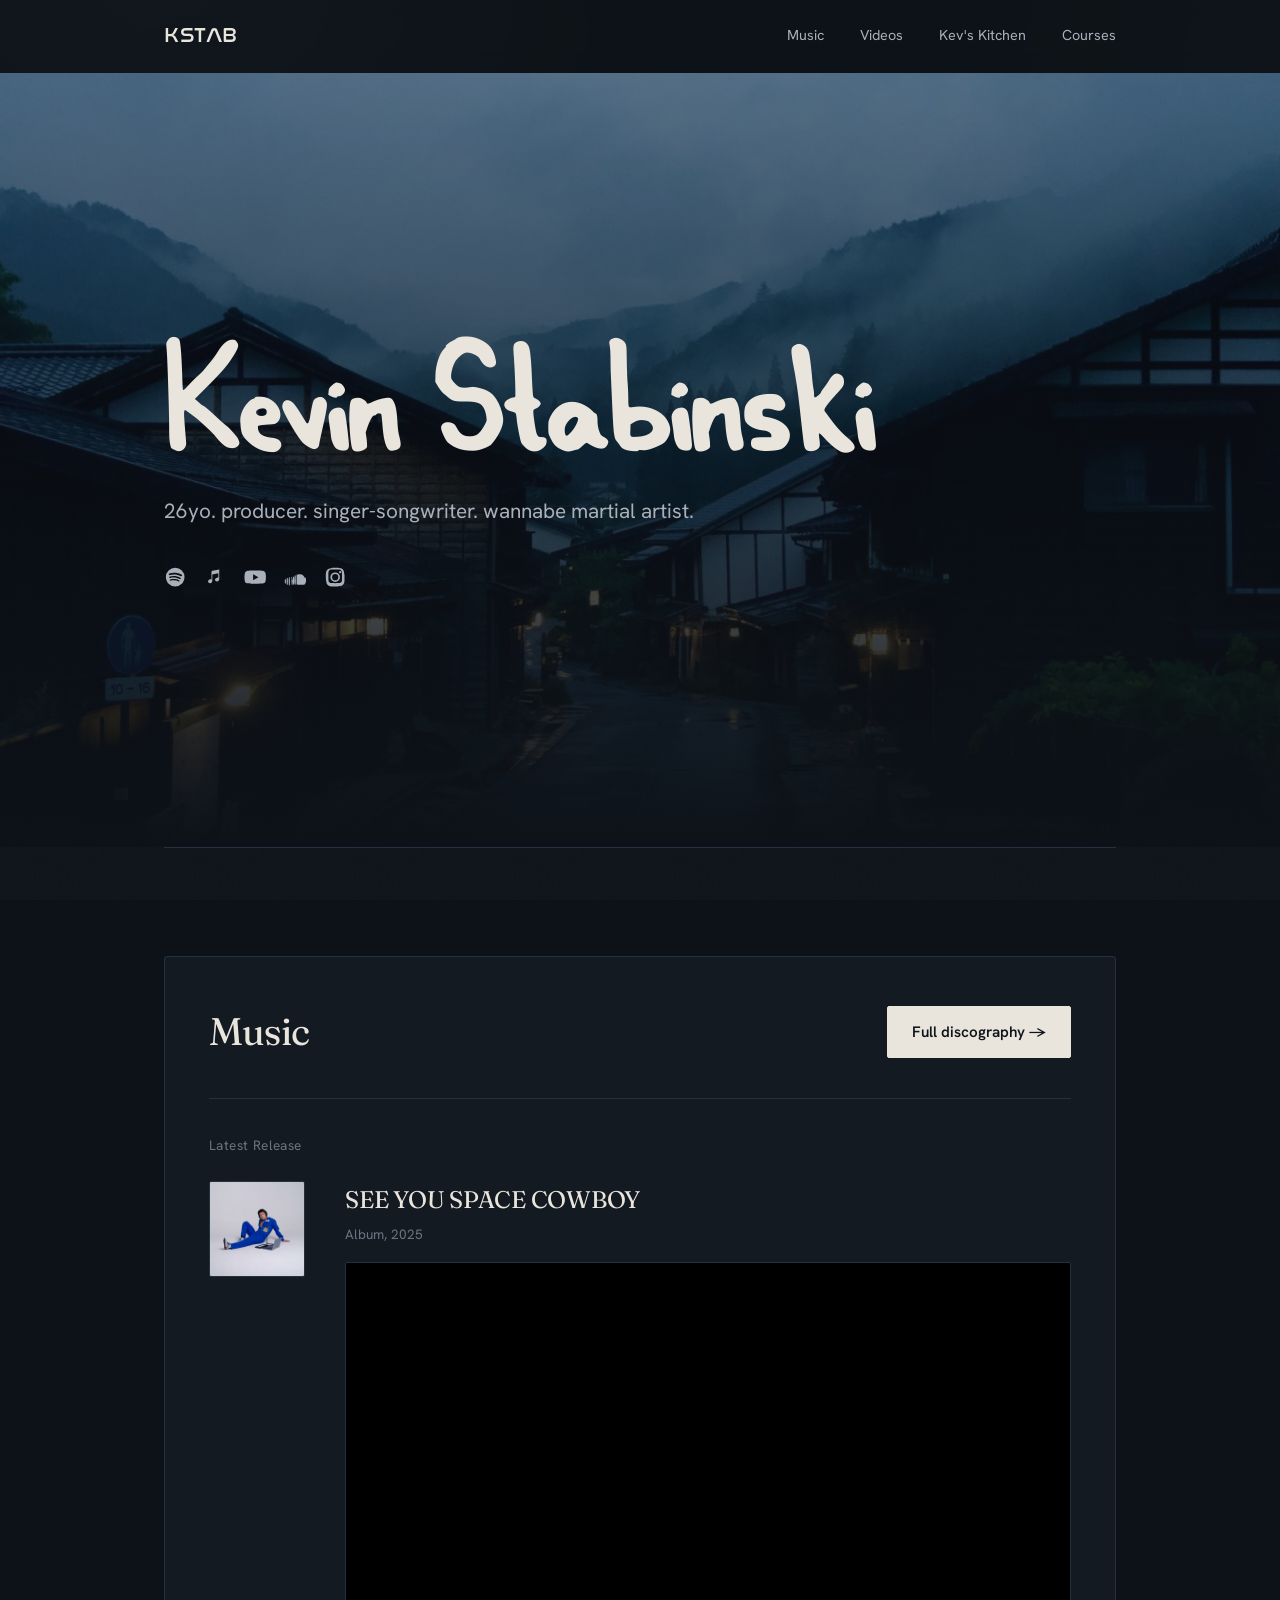
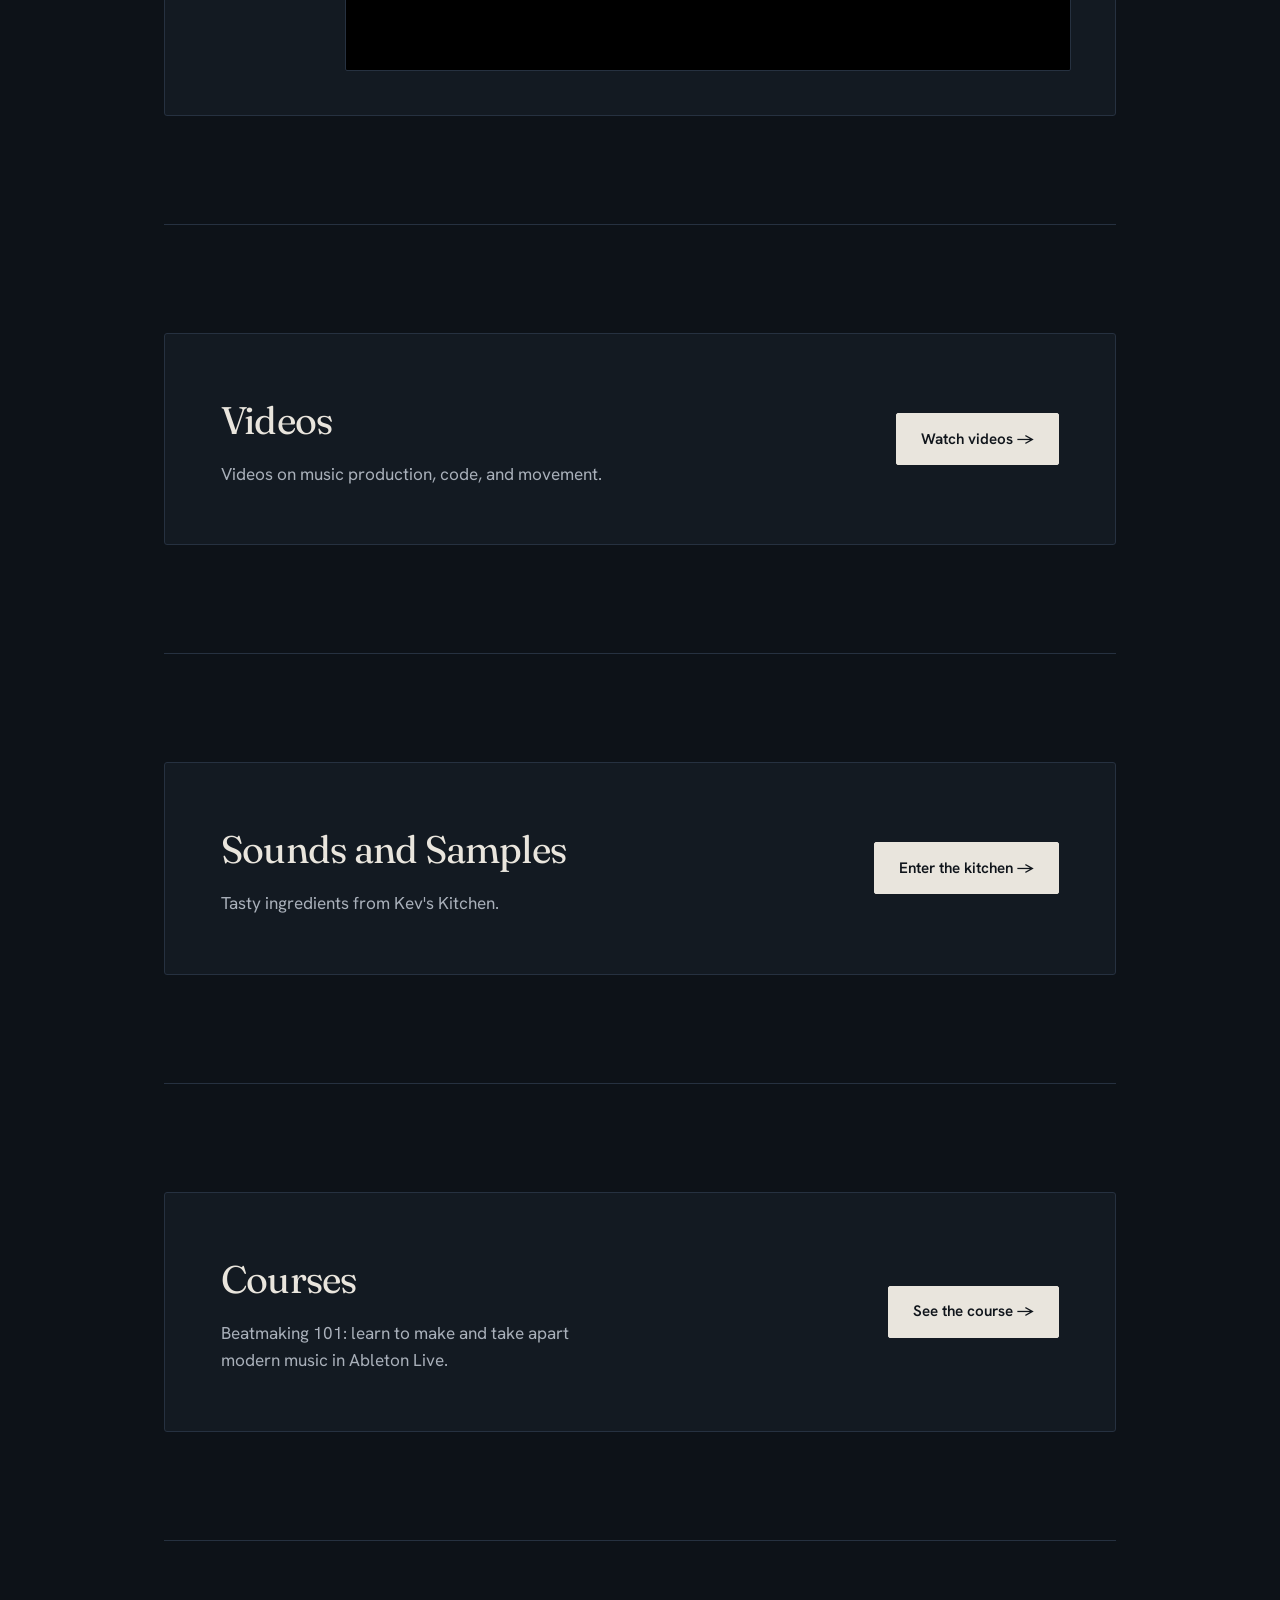
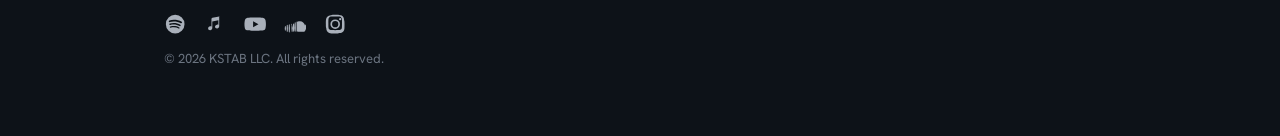
==== commit 4f430e62: "Add files via upload" ====
--- a/index.html
+++ b/index.html
@@ -24,6 +24,7 @@
       <a href="discography.html">Music</a>
       <a href="videos.html">Videos</a>
       <a href="kitchen.html">Kev's Kitchen</a>
+      <a href="courses.html">Courses</a>
     </nav>
   </div>
 </header>
@@ -91,6 +92,17 @@
     </div>
   </section>
 
+  <!-- ===================== COURSES ===================== -->
+  <section class="band" id="courses">
+    <div class="store-inner">
+      <div>
+        <h2>Courses</h2>
+        <p>Beatmaking 101: learn to make and take apart modern music in Ableton Live.</p>
+      </div>
+      <a href="courses.html" class="btn">See the course &rarr;</a>
+    </div>
+  </section>
+
   <!-- ===================== CONTACT / FOOTER ===================== -->
   <footer id="contact">
     <div class="foot-grid">
--- a/styles.css
+++ b/styles.css
@@ -347,4 +347,70 @@
     var(--bg) 100%
   );
 }
-  }
+
+
+/* ---------- Nav: keep five links on one line on small phones ---------- */
+@media (max-width:420px){
+  .nav-links{ gap:.8rem; }
+  .nav-links a{ font-size:.8rem; }
+  .wordmark{ font-size:1.1rem; }
+}
+
+
+/* ---------- Courses ---------- */
+.course-head{ position:relative; z-index:1; padding: clamp(3rem,10vh,6rem) 0 clamp(1rem,3vh,1.5rem); }
+.course-head h1{ font-family:"Fraunces",Georgia,serif; font-weight:300; font-size:clamp(2.4rem,8vw,4.25rem); letter-spacing:-0.025em; margin:0 0 .85rem; }
+.course-head p{ color:var(--ink-soft); margin:0; max-width:52ch; }
+
+.course{ position:relative; z-index:1; padding-bottom:clamp(2.5rem,6vh,4rem); }
+.course-intro{ background:var(--bg-raise); border:1px solid var(--line); border-radius:3px; padding:clamp(1.5rem,5vw,2.75rem); margin-top:clamp(1.5rem,4vh,2.5rem); }
+.course-title{ font-family:"Fraunces",Georgia,serif; font-weight:400; font-size:clamp(1.9rem,5vw,2.75rem); letter-spacing:-0.02em; margin:0 0 .4rem; }
+.course-sub{ color:var(--ink-soft); margin:0; }
+.course-meta{ color:var(--ink-faint); font-size:.88rem; margin:1.25rem 0 0; }
+.course-meta b{ color:var(--ink); font-weight:500; }
+
+/* Step sequencer: one pad per week. Lit pads link to that week's recap. */
+.seq{ display:grid; grid-template-columns:repeat(12,1fr); gap:6px; margin:clamp(1.5rem,4vw,2.25rem) 0 .6rem; }
+.seq > *{
+  aspect-ratio:1; border-radius:3px; border:1px solid var(--line); background:var(--bg);
+  display:flex; align-items:flex-end; padding:4px 6px;
+  font-size:.72rem; color:var(--ink-faint); line-height:1;
+}
+.seq > :nth-child(4n+1){ border-color:#34435a; }
+.seq > a.on{ background:var(--accent); border-color:var(--accent); color:#10151b; font-weight:600; transition:background .2s ease, transform .2s ease; }
+.seq > a.on:hover, .seq > a.on:focus-visible{ background:var(--ink); border-color:var(--ink); transform:translateY(-1px); }
+.seq-caption{ color:var(--ink-faint); font-size:.8rem; margin:0; }
+@media (max-width:560px){ .seq{ grid-template-columns:repeat(4,1fr); } .seq > *{ aspect-ratio:2/1; } }
+
+.course-block{ border-top:1px solid var(--line); padding-top:clamp(2rem,5vh,3rem); margin-top:clamp(2.5rem,6vh,4rem); max-width:44rem; }
+.course-block h2{ font-family:"Fraunces",Georgia,serif; font-weight:400; font-size:clamp(1.6rem,4vw,2.2rem); letter-spacing:-0.02em; margin:0 0 1.25rem; }
+.course-block h3{ font-family:"Fraunces",Georgia,serif; font-weight:400; font-size:1.3rem; letter-spacing:-0.01em; margin:2.25rem 0 .75rem; }
+.course-block h2 + h3{ margin-top:0; }
+.course-block p{ color:var(--ink-soft); margin:0 0 1rem; }
+.course-block p b, .course-block li b{ color:var(--ink); font-weight:600; }
+.course-block em{ color:var(--ink); }
+
+/* In-text links: the site resets link styling, so course copy gets an underline */
+.course-block a:not(.btn){ color:var(--ink); border-bottom:1px solid var(--accent); padding-bottom:1px; transition:color .2s ease, border-color .2s ease; }
+.course-block a:not(.btn):hover, .course-block a:not(.btn):focus-visible{ color:var(--accent); }
+
+.course-list{ list-style:none; padding:0; margin:0 0 1.25rem; display:flex; flex-direction:column; gap:.65rem; }
+.course-list li{ color:var(--ink-soft); line-height:1.55; padding-left:1.1rem; position:relative; }
+.course-list li::before{ content:""; position:absolute; left:0; top:.6em; width:5px; height:5px; border-radius:50%; background:var(--accent); }
+
+.shortcuts{ display:grid; grid-template-columns:max-content 1fr; gap:.55rem 1.25rem; margin:0 0 1.75rem; align-items:center; }
+.shortcuts dt{ margin:0; white-space:nowrap; }
+.shortcuts dd{ margin:0; color:var(--ink-soft); }
+kbd{
+  font-family:"Hanken Grotesk",system-ui,sans-serif; font-size:.8rem; font-weight:600; color:var(--ink);
+  background:var(--bg-raise); border:1px solid var(--line); border-bottom-width:2px; border-radius:3px;
+  padding:.1em .45em;
+}
+
+.week{ border-left:2px solid var(--accent); padding:.15rem 0 .15rem clamp(1rem,3vw,1.5rem); margin-top:2rem; scroll-margin-top:calc(5.5rem + var(--safe-t)); }
+.week h3{ margin-top:0; }
+.week dl{ margin:0; }
+.week dt{ color:var(--ink); font-weight:600; font-size:.9rem; margin-top:1rem; }
+.week dt:first-child{ margin-top:0; }
+.week dd{ color:var(--ink-soft); margin:.2rem 0 0; }
+.course-note{ font-size:.9rem; }
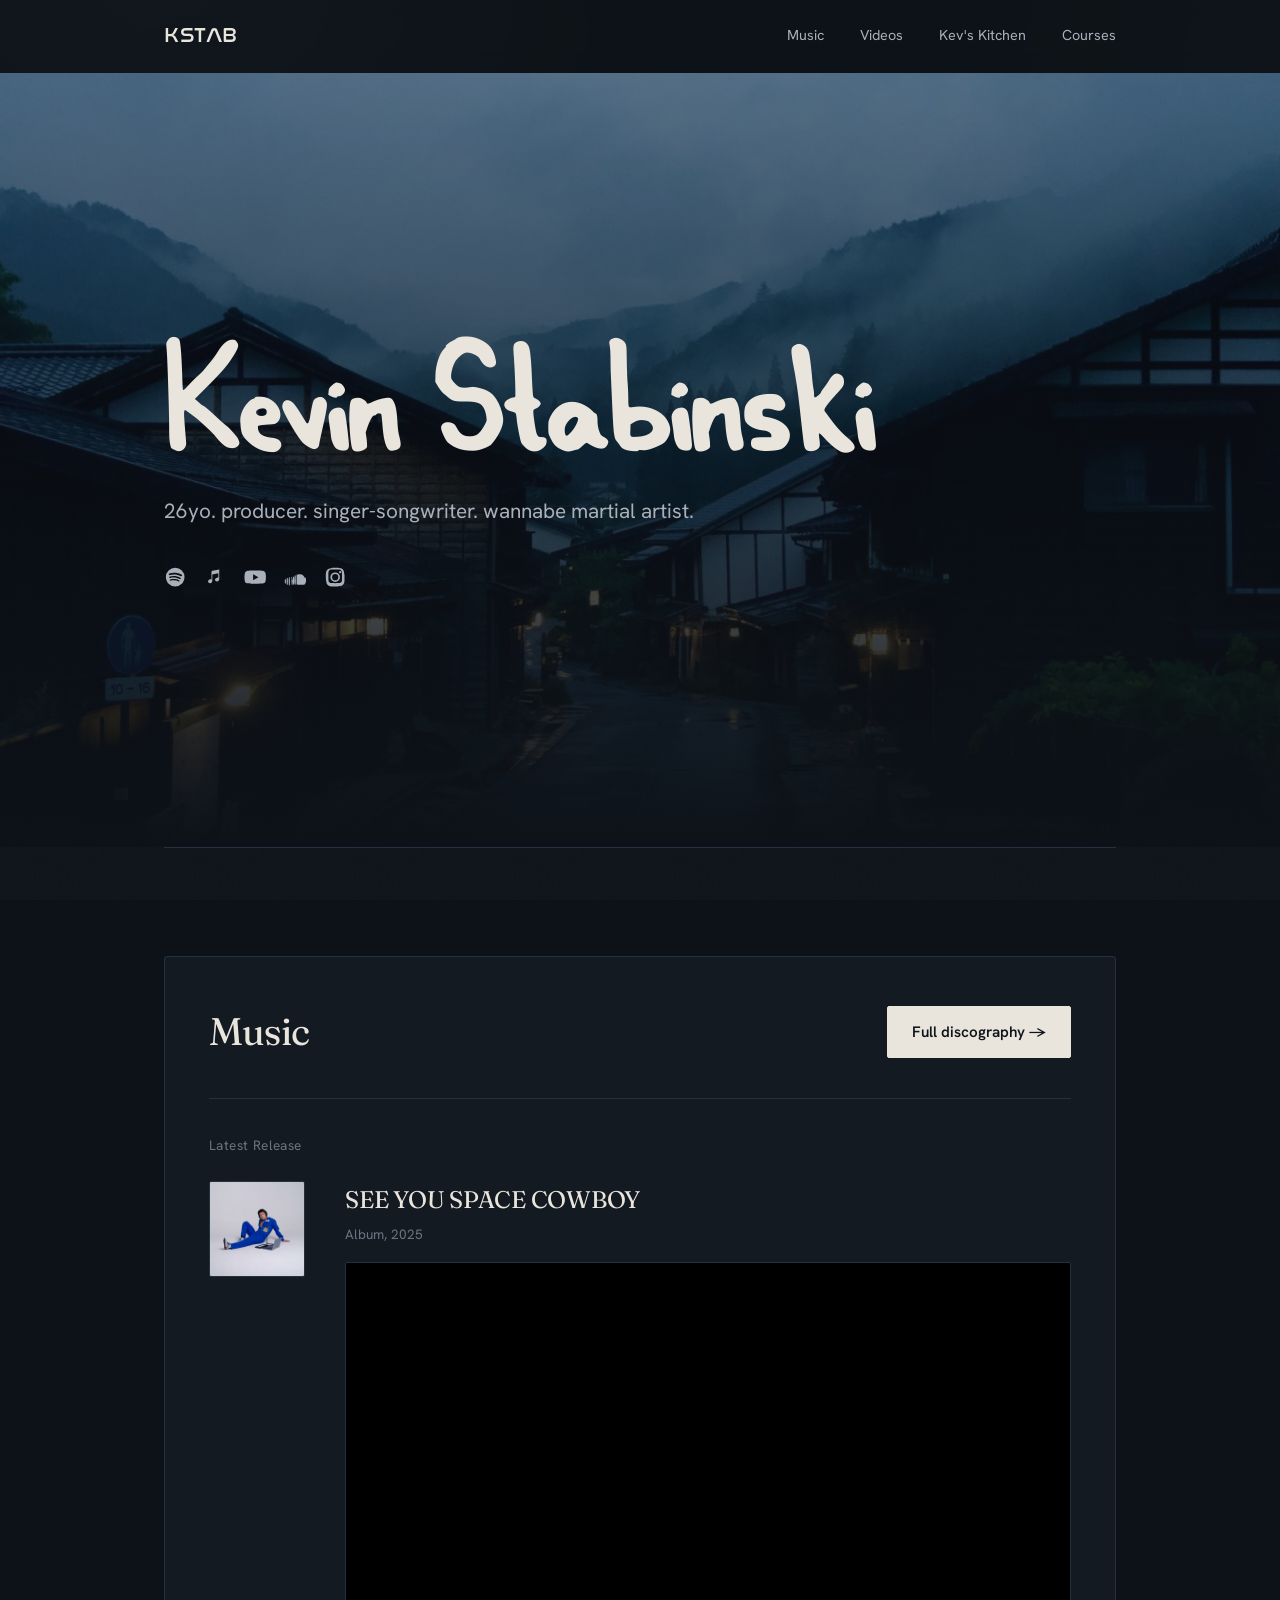
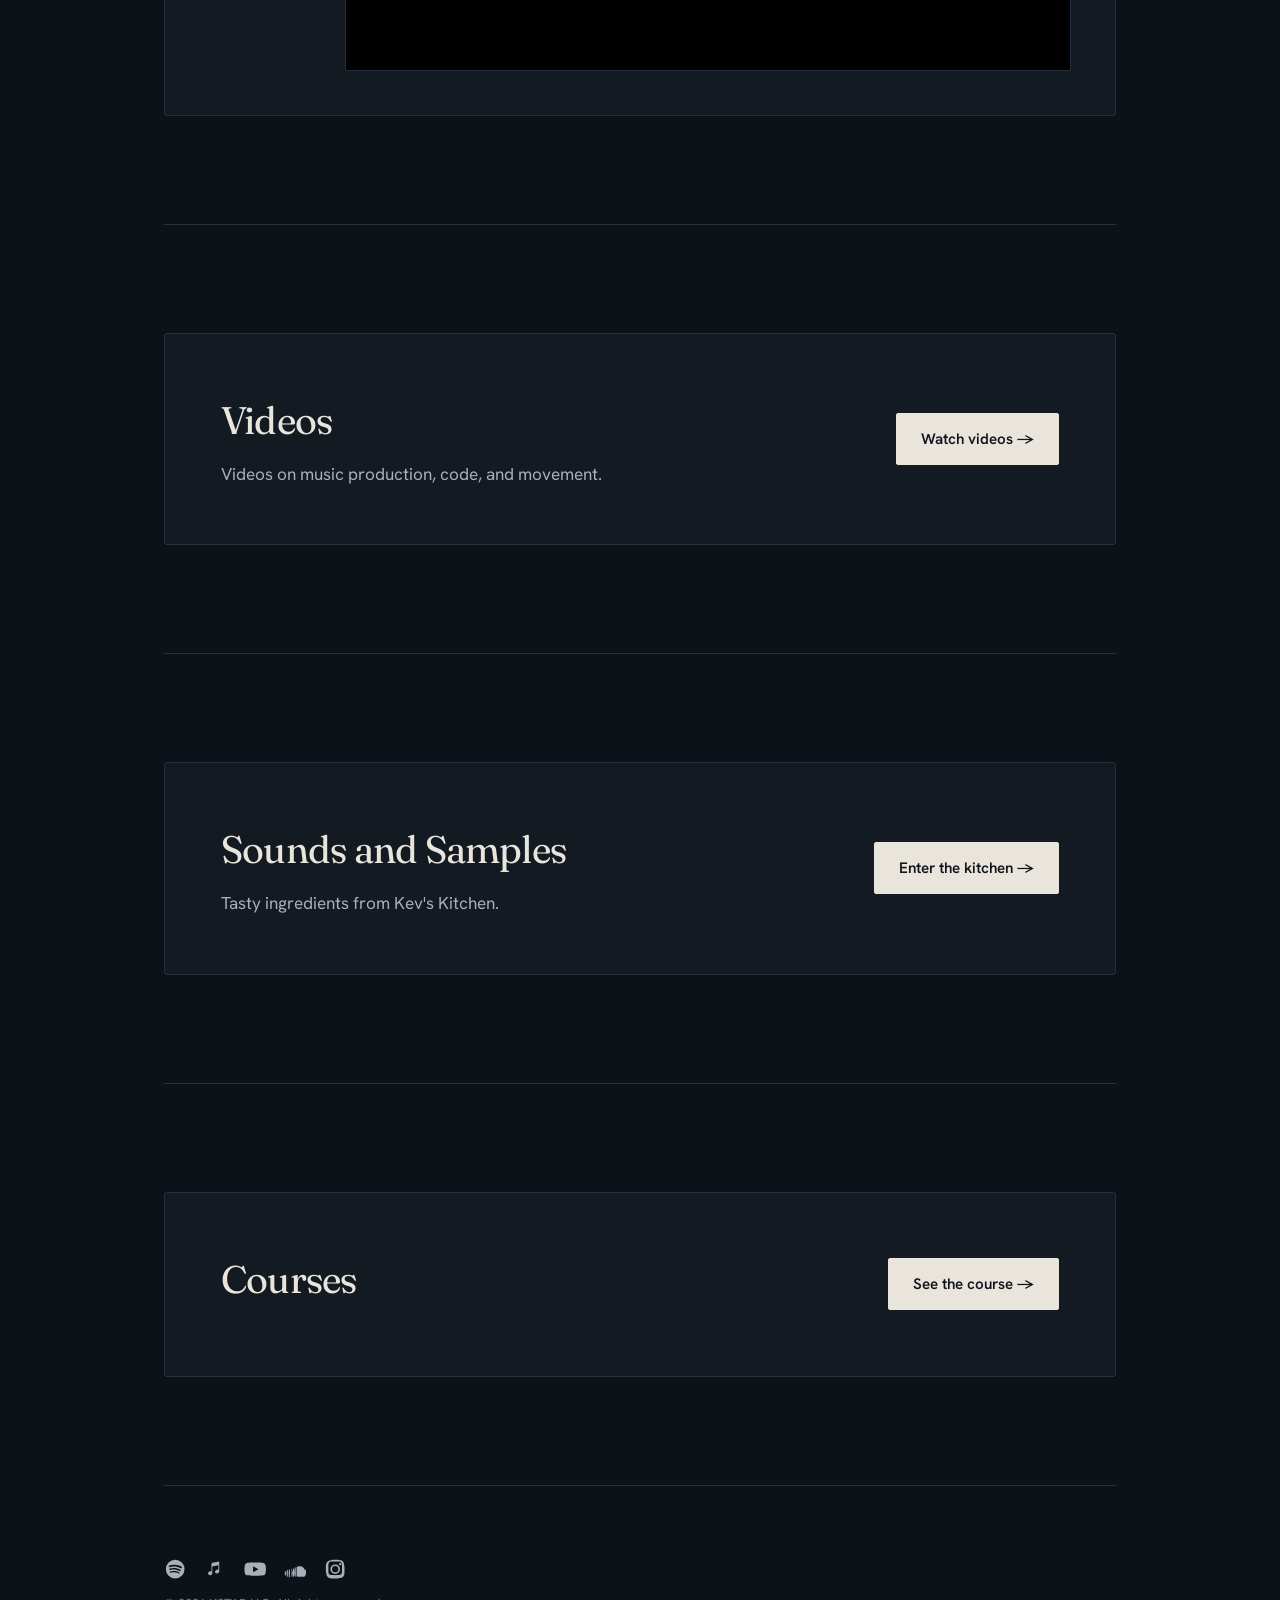
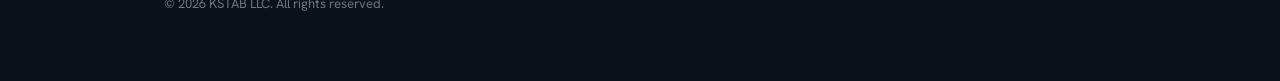
==== commit 9eb23db6: "Update index.html" ====
--- a/index.html
+++ b/index.html
@@ -97,7 +97,6 @@
     <div class="store-inner">
       <div>
         <h2>Courses</h2>
-        <p>Beatmaking 101: learn to make and take apart modern music in Ableton Live.</p>
       </div>
       <a href="courses.html" class="btn">See the course &rarr;</a>
     </div>
--- a/styles.css
+++ b/styles.css
@@ -370,13 +370,13 @@
 .course-meta b{ color:var(--ink); font-weight:500; }
 
 /* Step sequencer: one pad per week. Lit pads link to that week's recap. */
-.seq{ display:grid; grid-template-columns:repeat(12,1fr); gap:6px; margin:clamp(1.5rem,4vw,2.25rem) 0 .6rem; }
+.seq{ display:grid; grid-template-columns:repeat(10,1fr); gap:6px; margin:clamp(1.5rem,4vw,2.25rem) 0 .6rem; }
 .seq > *{
   aspect-ratio:1; border-radius:3px; border:1px solid var(--line); background:var(--bg);
   display:flex; align-items:flex-end; padding:4px 6px;
   font-size:.72rem; color:var(--ink-faint); line-height:1;
 }
-.seq > :nth-child(4n+1){ border-color:#34435a; }
+/* .seq > :nth-child(4n+1){ border-color:#34435a; } */
 .seq > a.on{ background:var(--accent); border-color:var(--accent); color:#10151b; font-weight:600; transition:background .2s ease, transform .2s ease; }
 .seq > a.on:hover, .seq > a.on:focus-visible{ background:var(--ink); border-color:var(--ink); transform:translateY(-1px); }
 .seq-caption{ color:var(--ink-faint); font-size:.8rem; margin:0; }
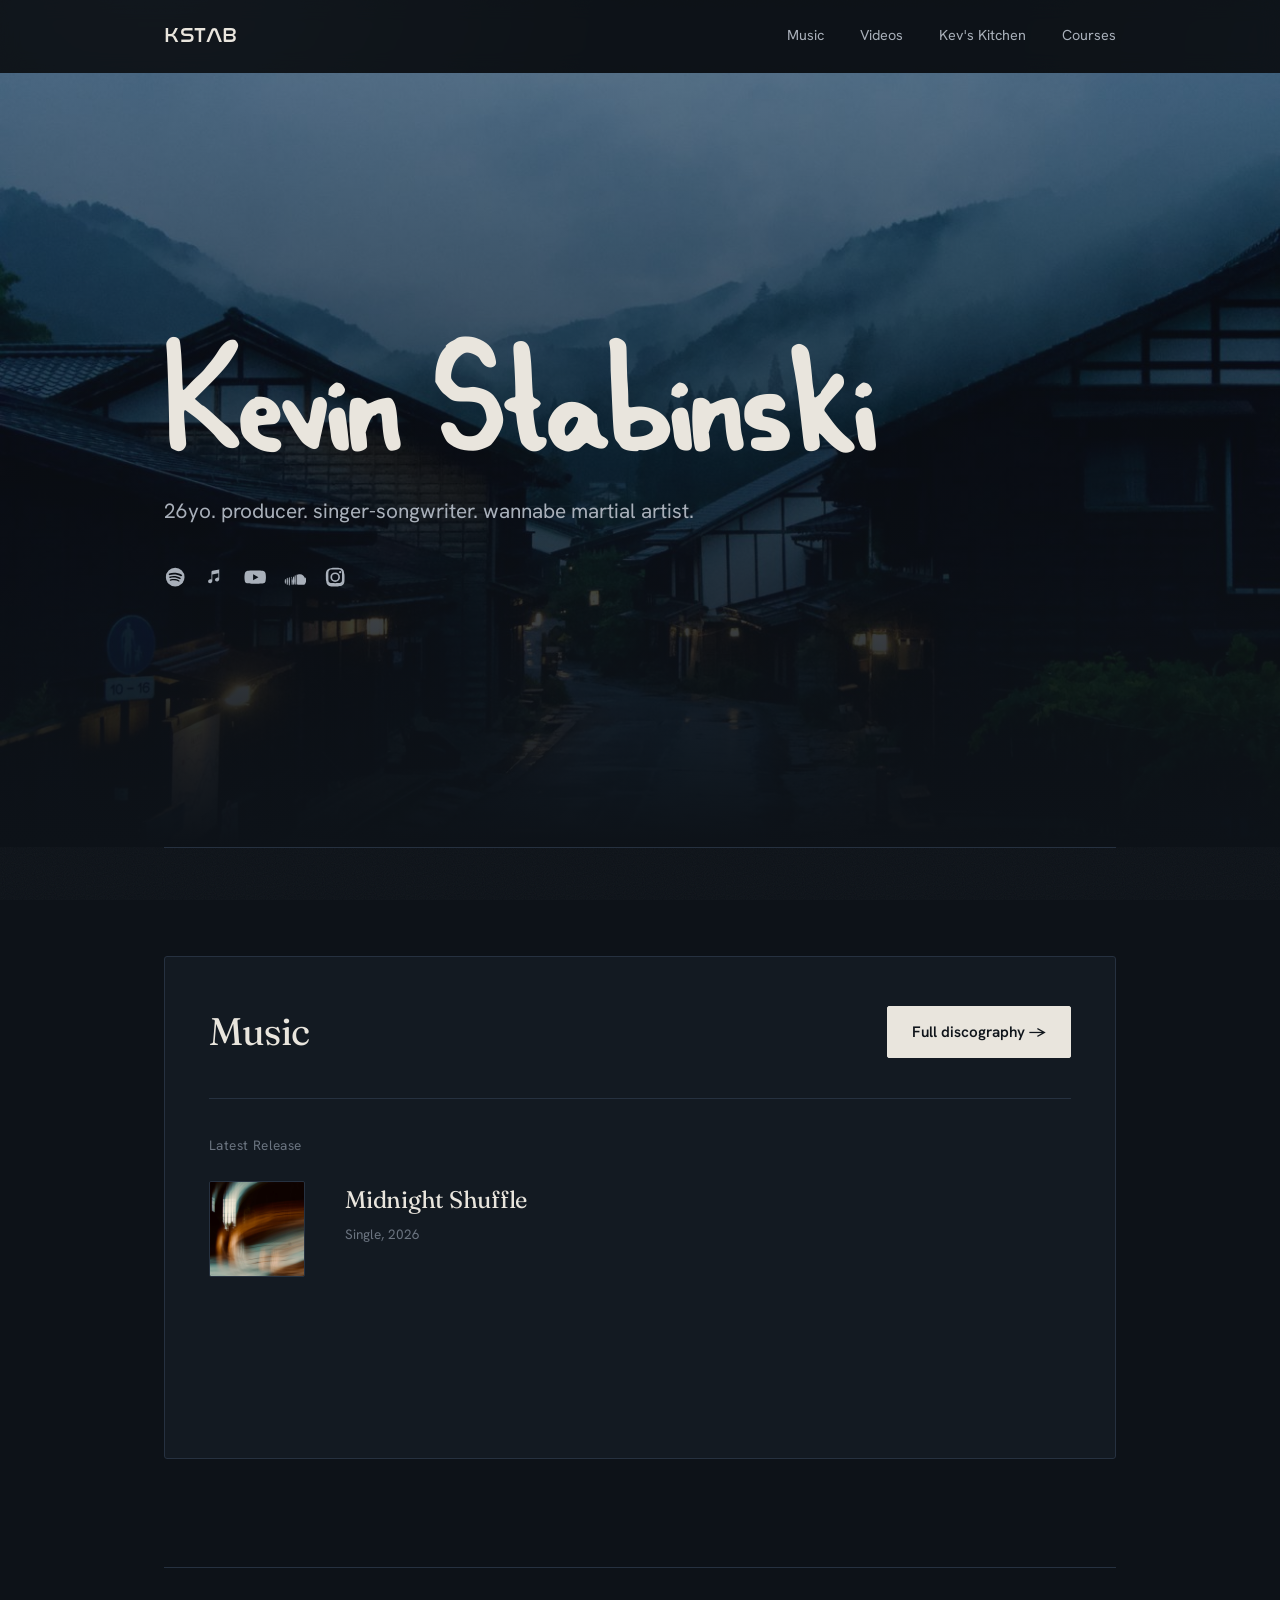
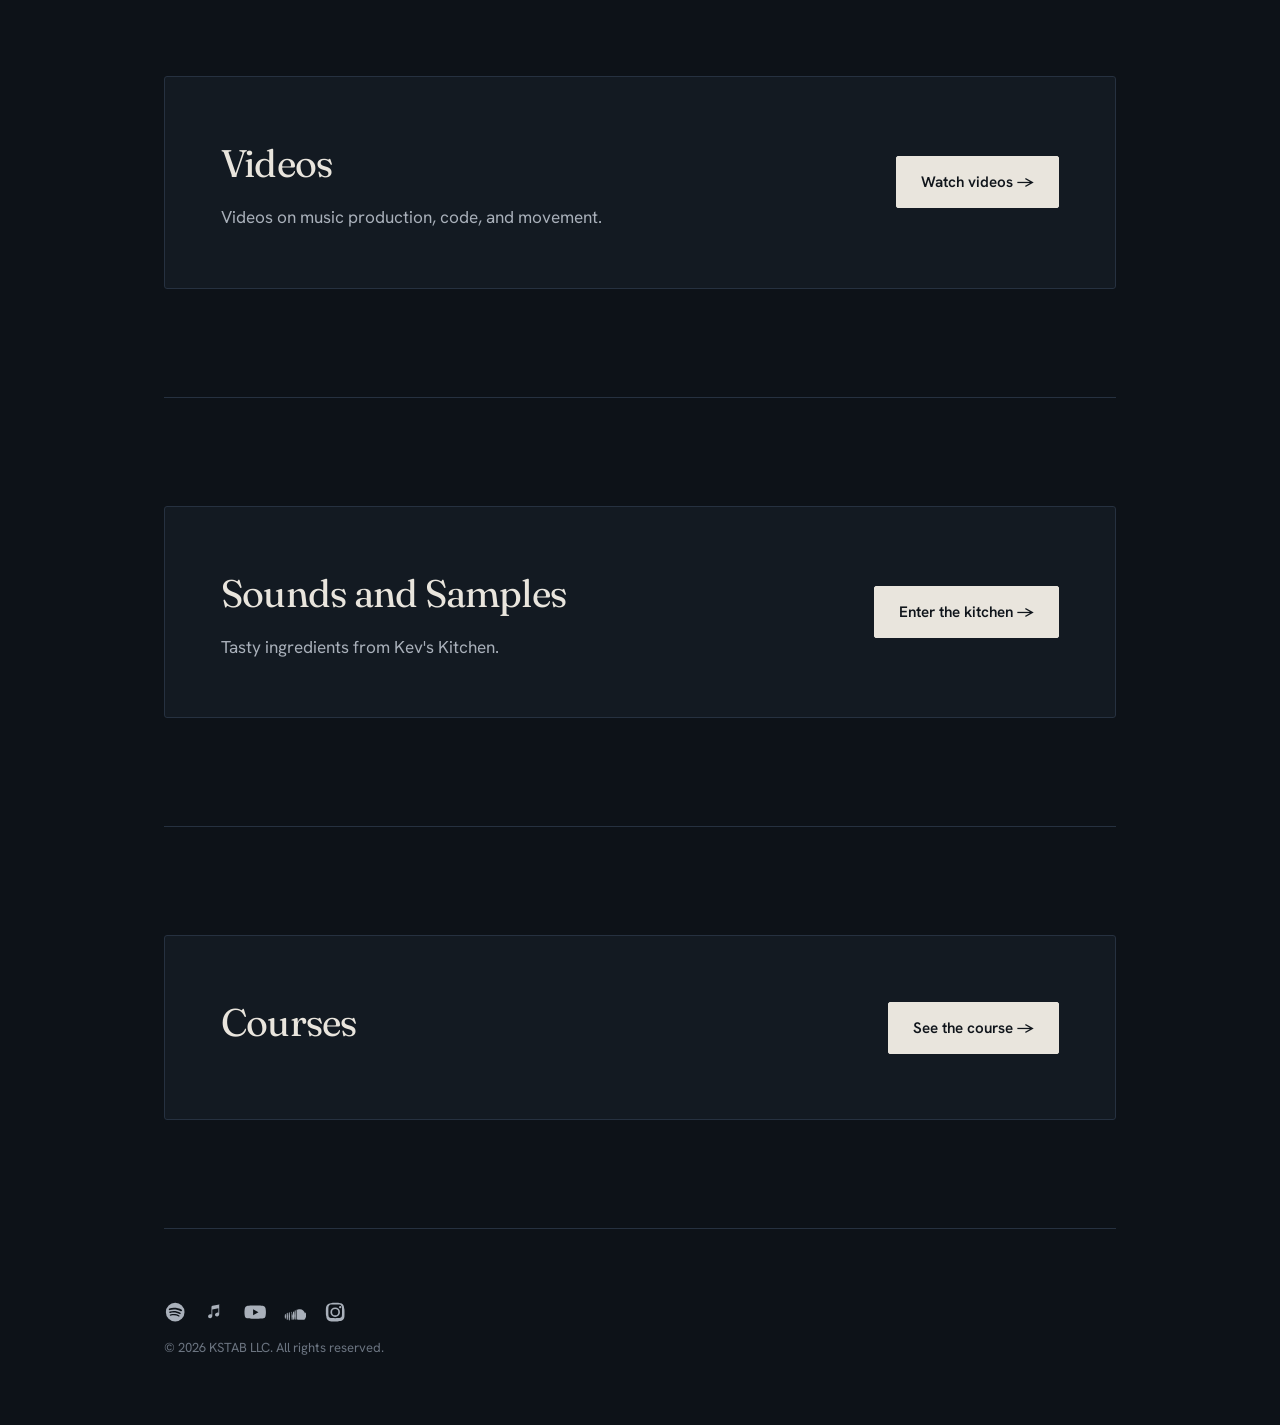
==== commit 269327fe: "Add Midnight Shuffle: featured release on home page, new 2026 discography entry Co-Authored-By: Clau" ====
--- a/index.html
+++ b/index.html
@@ -58,12 +58,12 @@
 
       <!-- FEATURED RELEASE -->
       <article class="release">
-        <div class="cover"><img src="covers/see-you-space-cowboy.jpg" alt="SEE YOU SPACE COWBOY — cover art" loading="lazy"></div>
+        <div class="cover"><img src="covers/midnight-shuffle.jpg" alt="Midnight Shuffle — cover art" loading="lazy"></div>
         <div>
-          <h3 class="rel-title">SEE YOU SPACE COWBOY</h3>
-          <p class="rel-meta">Album, 2025</p>
-          <div class="video">
-            <iframe src="https://www.youtube.com/embed/hreCGarGWdg?si=RLM6bp42FcZX0Z3q" title="YouTube video player" frameborder="0" allow="accelerometer; autoplay; clipboard-write; encrypted-media; gyroscope; picture-in-picture; web-share" referrerpolicy="strict-origin-when-cross-origin" allowfullscreen loading="lazy"></iframe>
+          <h3 class="rel-title">Midnight Shuffle</h3>
+          <p class="rel-meta">Single, 2026</p>
+          <div class="spotify-embed">
+            <iframe src="https://open.spotify.com/embed/album/0KO177vdcKoRtkU3CNdbx1?utm_source=generator&amp;theme=0" title="Midnight Shuffle — Spotify player" height="152" allow="autoplay; clipboard-write; encrypted-media; fullscreen; picture-in-picture" loading="lazy"></iframe>
           </div>
         </div>
       </article>
--- a/styles.css
+++ b/styles.css
@@ -173,6 +173,7 @@
   /* Responsive 16:9 video embed */
   .video{ aspect-ratio:16/9; border:1px solid var(--line); border-radius:2px; overflow:hidden; background:#000; }
   .video iframe{ width:100%; height:100%; border:0; display:block; }
+  .spotify-embed iframe{ width:100%; height:152px; border:0; border-radius:12px; display:block; }
 
   /* Store */
   .store-inner{
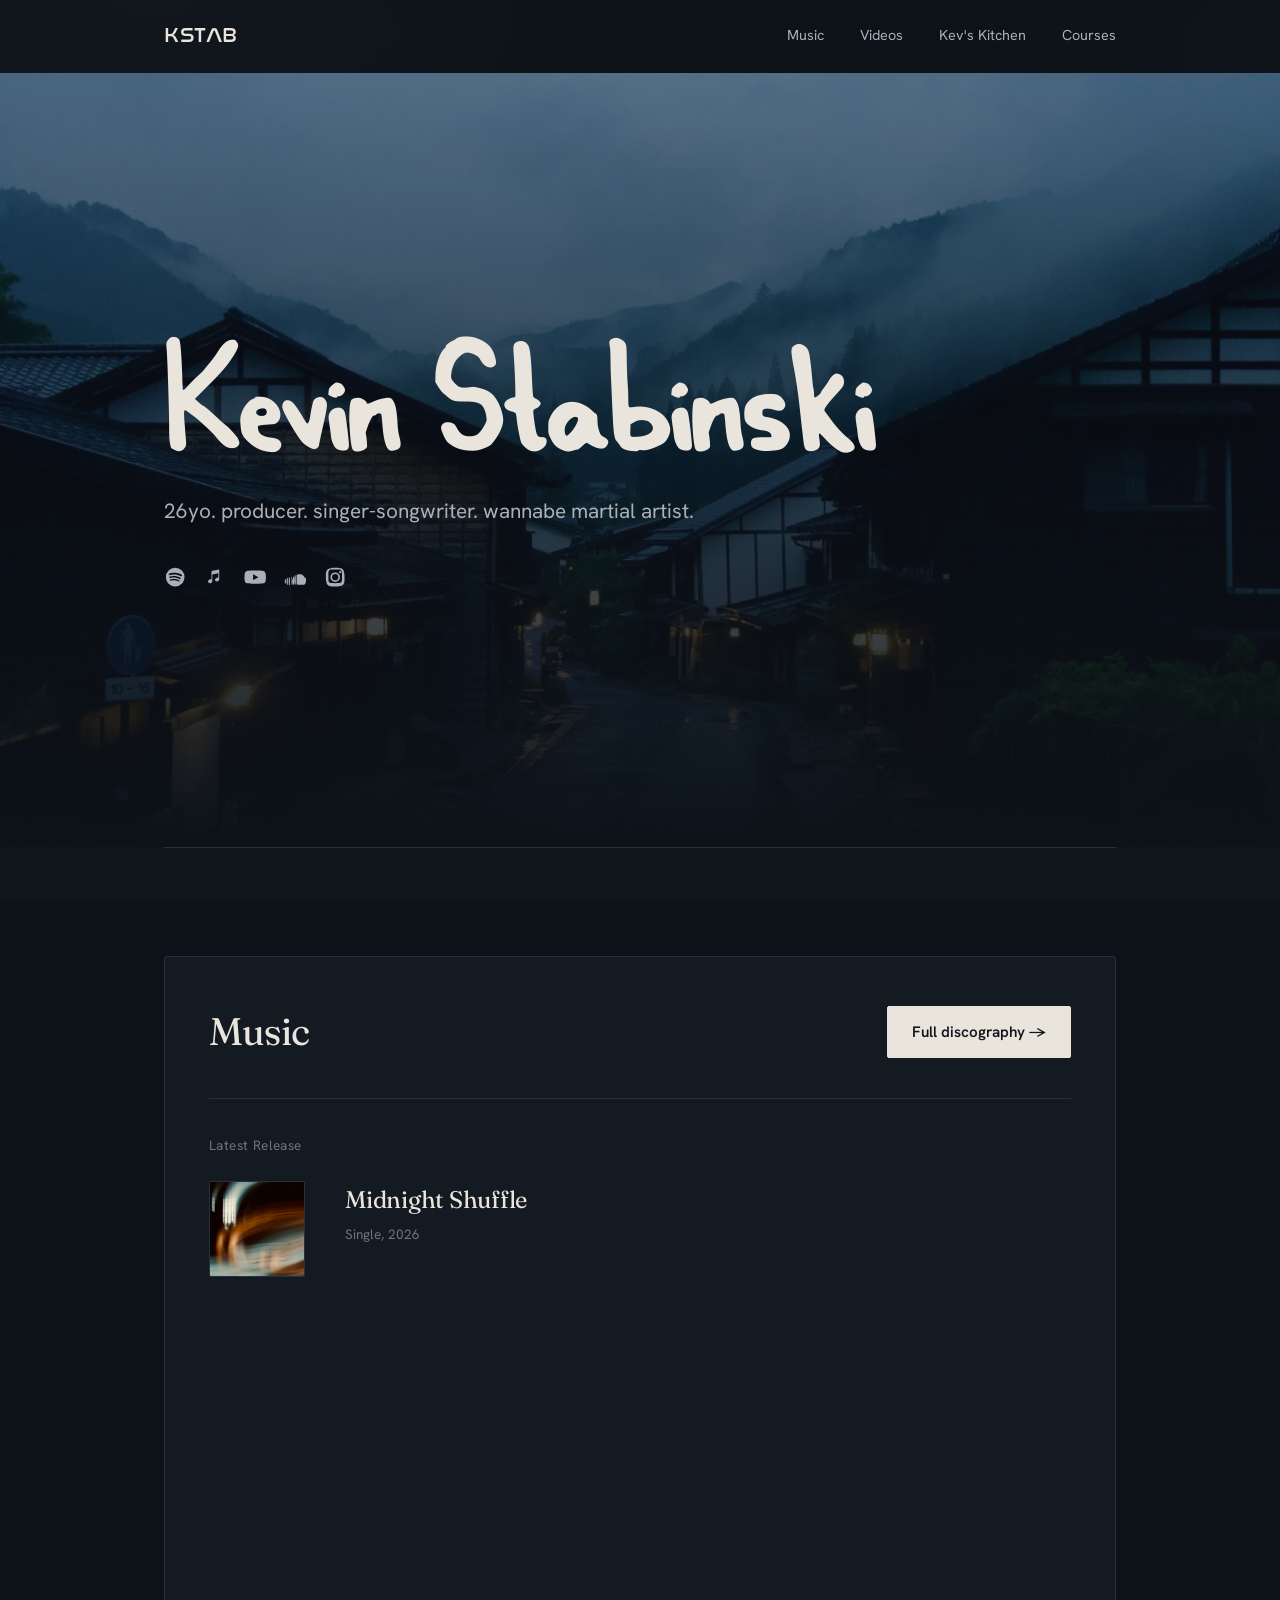
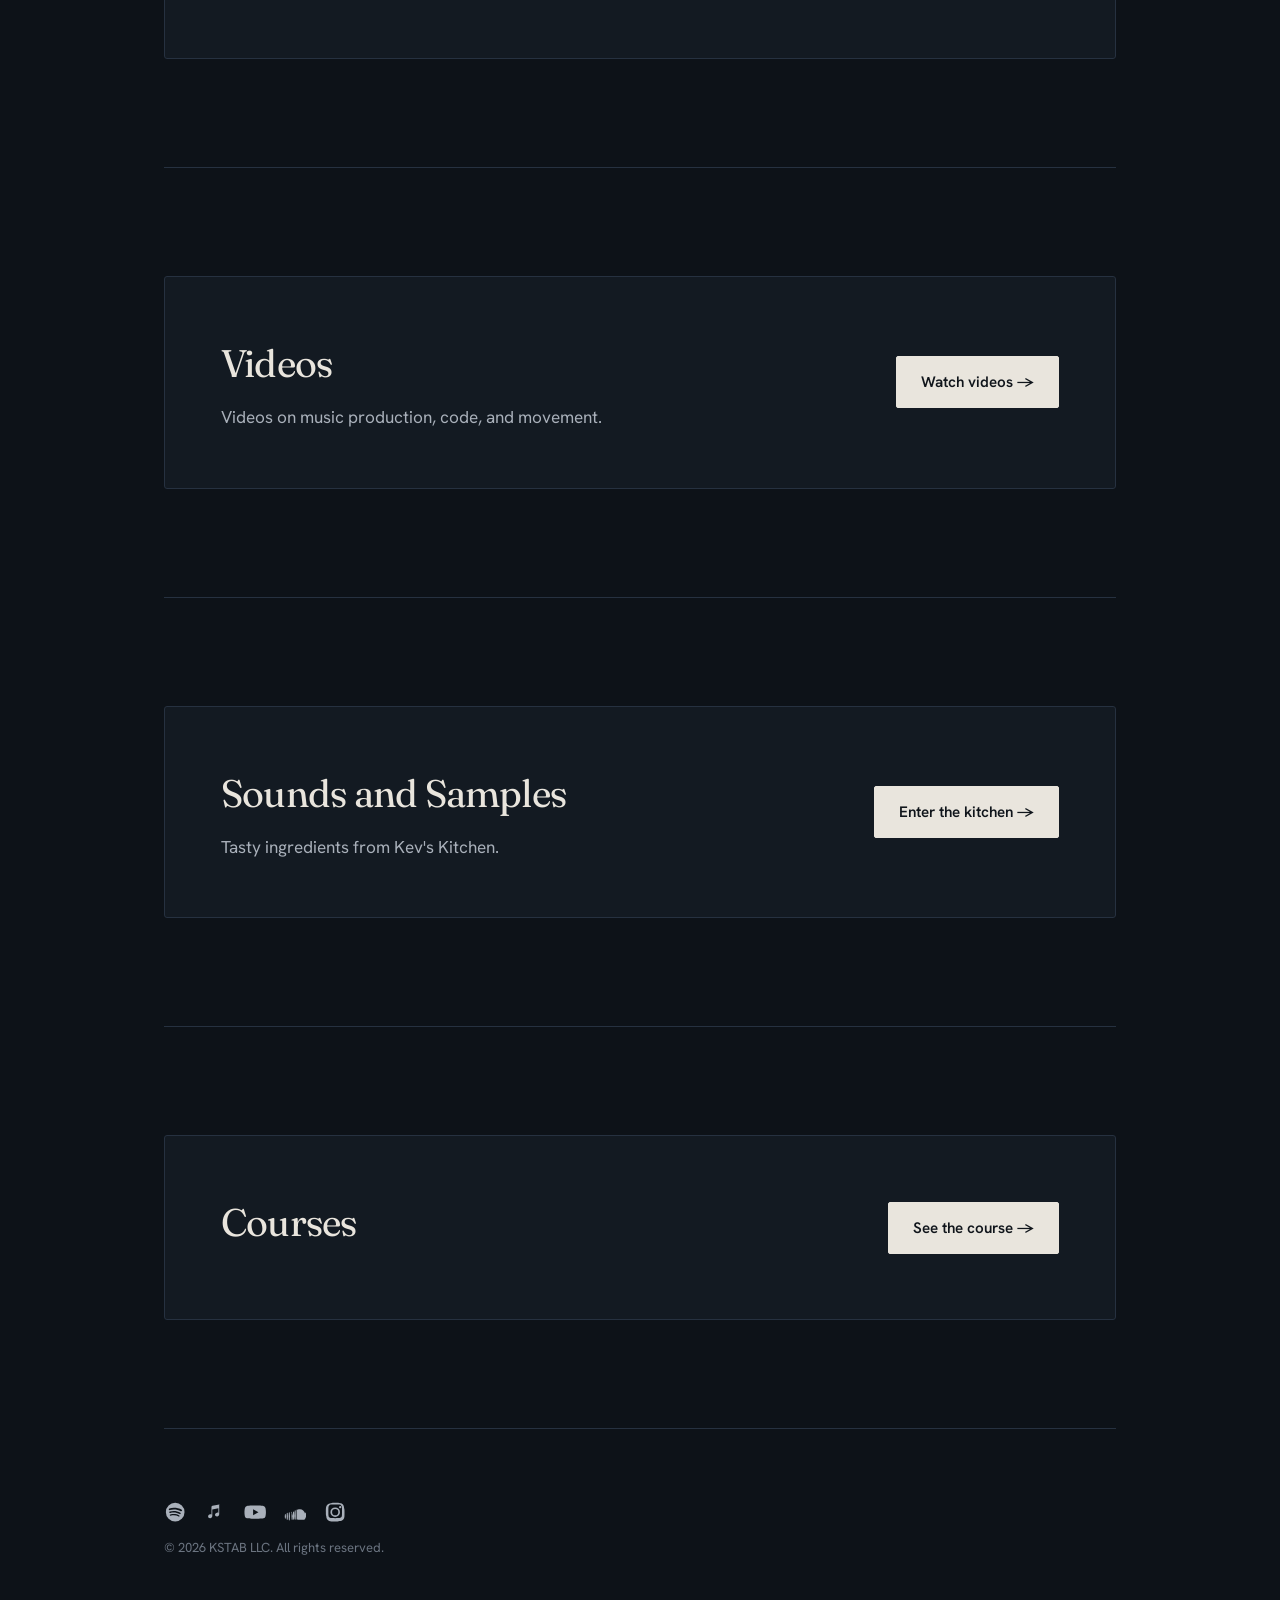
==== commit 5f6c2ecb: "Home: full-size Spotify player for Midnight Shuffle; Videos: rename album visualizer Co-Authored-By:" ====
--- a/index.html
+++ b/index.html
@@ -63,7 +63,7 @@
           <h3 class="rel-title">Midnight Shuffle</h3>
           <p class="rel-meta">Single, 2026</p>
           <div class="spotify-embed">
-            <iframe src="https://open.spotify.com/embed/album/0KO177vdcKoRtkU3CNdbx1?utm_source=generator&amp;theme=0" title="Midnight Shuffle — Spotify player" height="152" allow="autoplay; clipboard-write; encrypted-media; fullscreen; picture-in-picture" loading="lazy"></iframe>
+            <iframe src="https://open.spotify.com/embed/album/0KO177vdcKoRtkU3CNdbx1?utm_source=generator&amp;si=2afd7f3191974ef3" title="Midnight Shuffle — Spotify player" height="352" allowfullscreen allow="autoplay; clipboard-write; encrypted-media; fullscreen; picture-in-picture" loading="lazy"></iframe>
           </div>
         </div>
       </article>
--- a/styles.css
+++ b/styles.css
@@ -173,7 +173,7 @@
   /* Responsive 16:9 video embed */
   .video{ aspect-ratio:16/9; border:1px solid var(--line); border-radius:2px; overflow:hidden; background:#000; }
   .video iframe{ width:100%; height:100%; border:0; display:block; }
-  .spotify-embed iframe{ width:100%; height:152px; border:0; border-radius:12px; display:block; }
+  .spotify-embed iframe{ width:100%; height:352px; border:0; border-radius:12px; display:block; }
 
   /* Store */
   .store-inner{
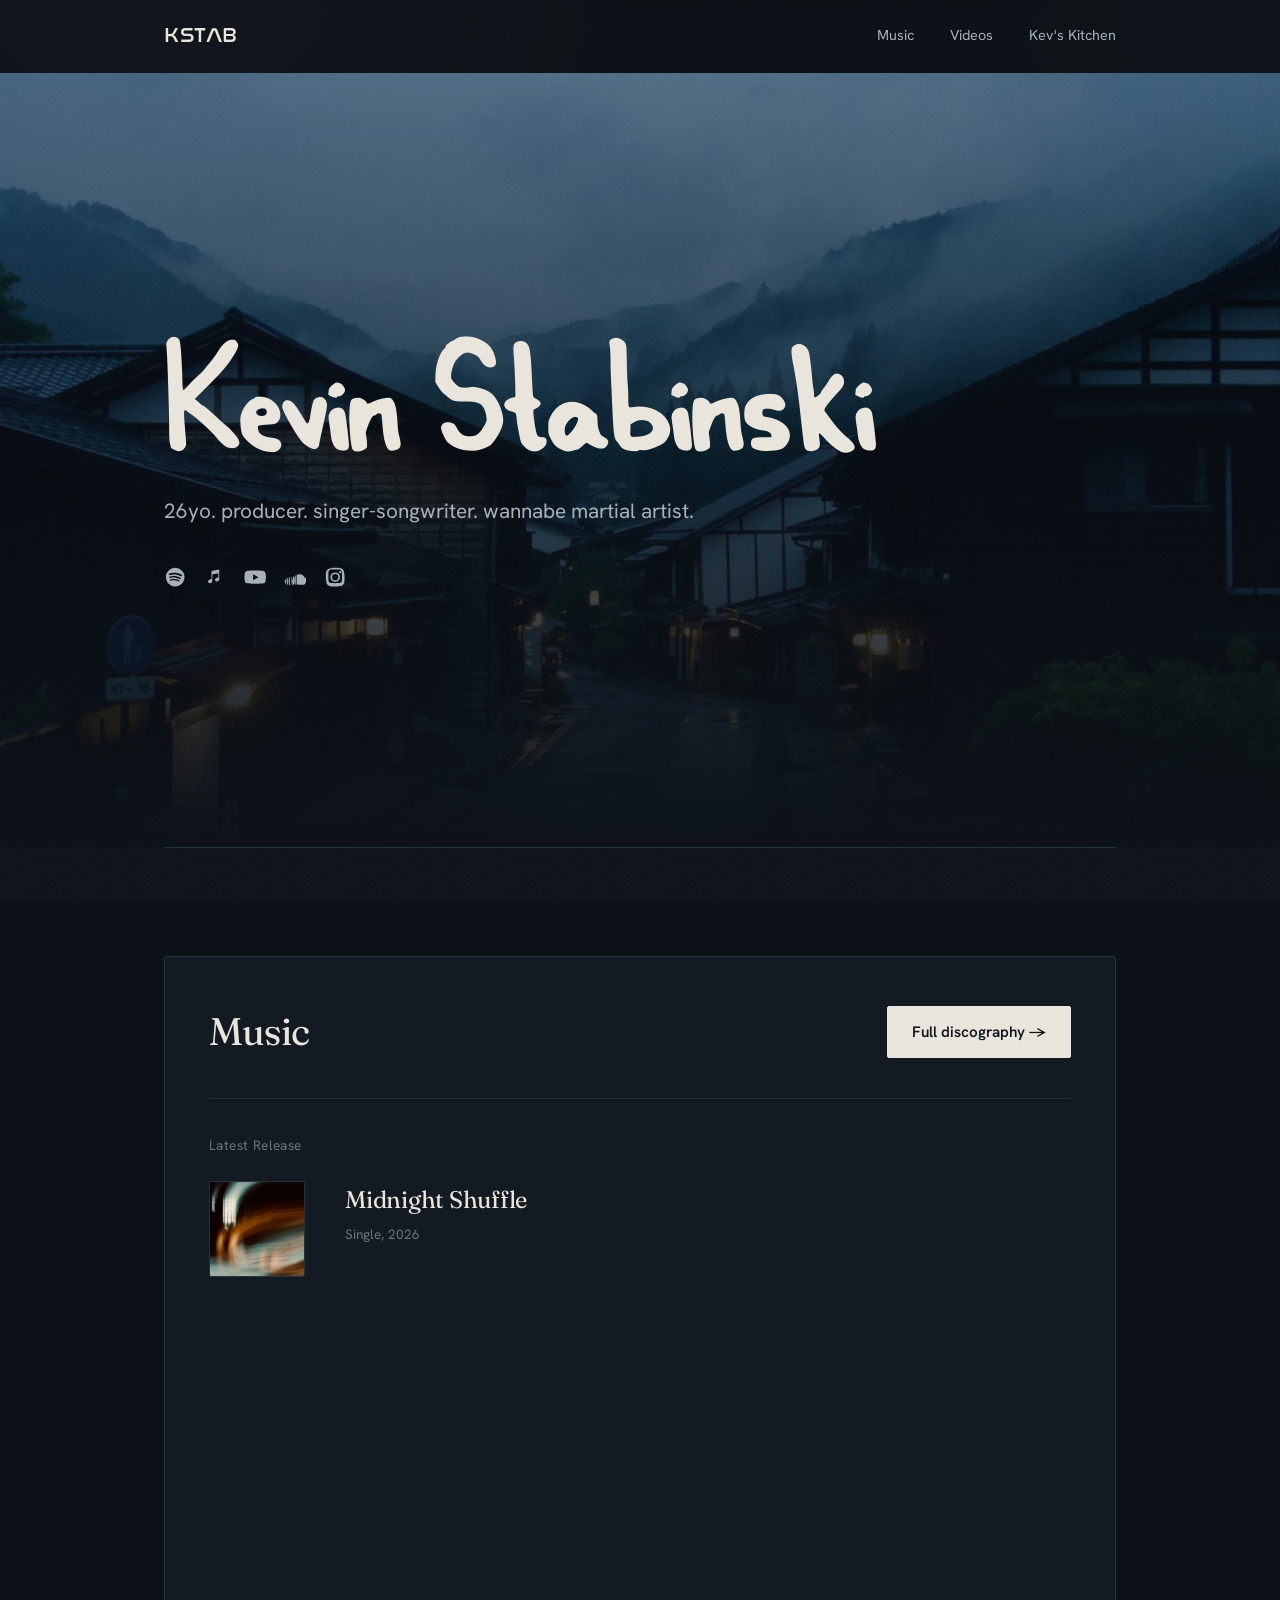
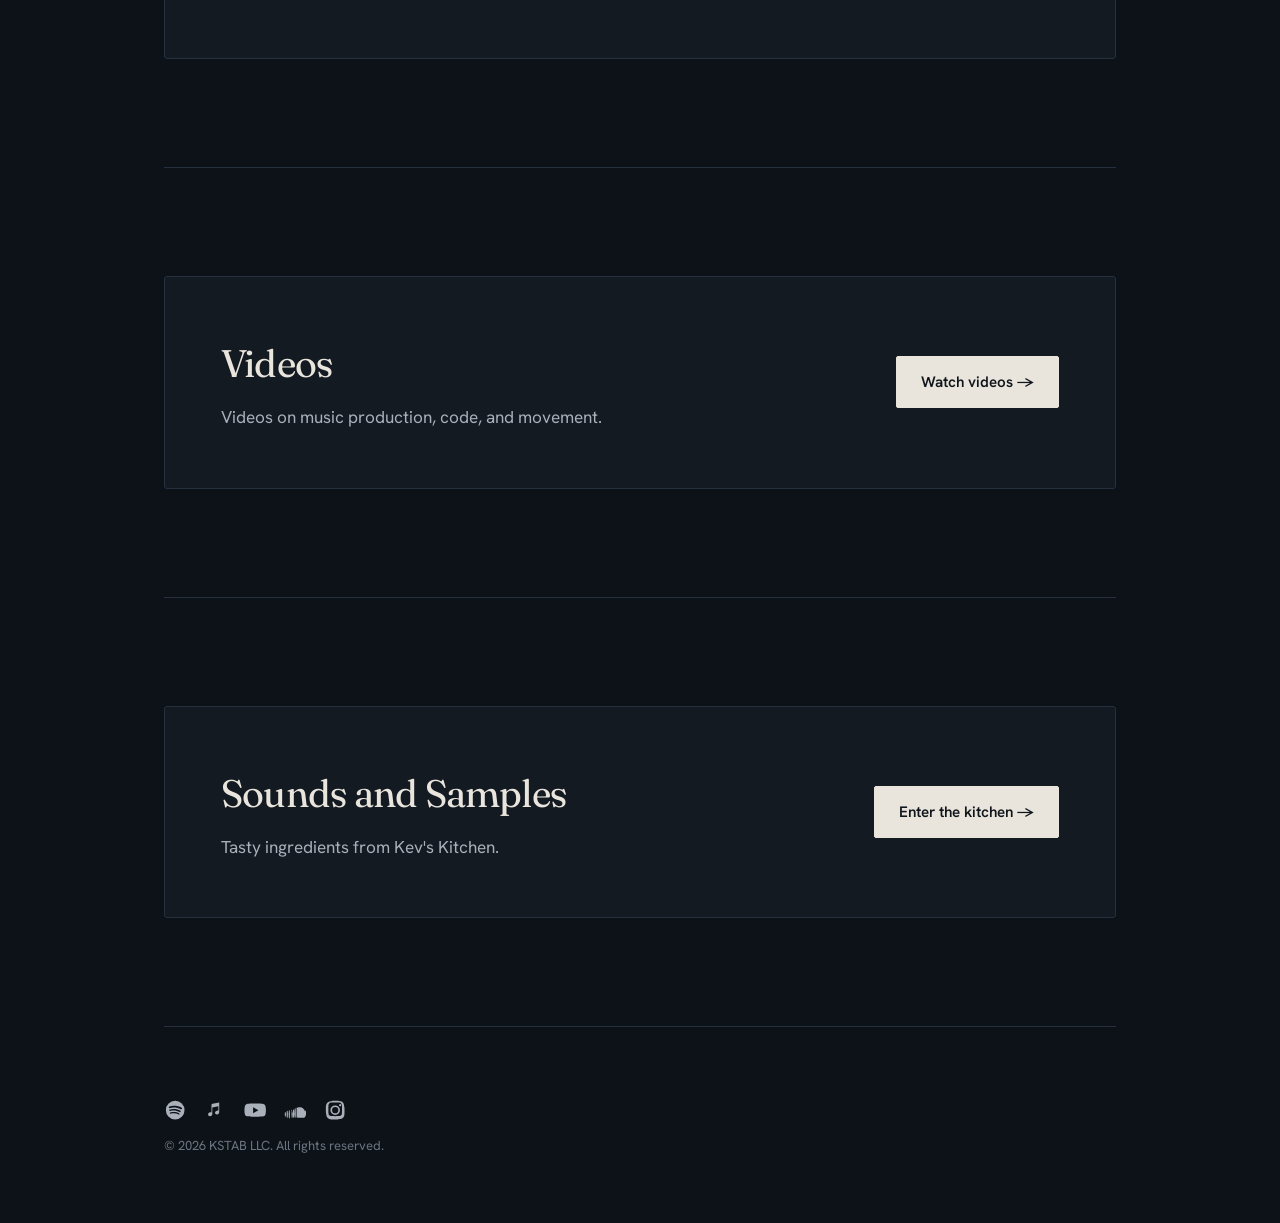
==== commit 90cac87c: "Remove Courses page, its nav links, home page section, styles and sitemap entry Co-Authored-By: Clau" ====
--- a/index.html
+++ b/index.html
@@ -24,7 +24,6 @@
       <a href="discography.html">Music</a>
       <a href="videos.html">Videos</a>
       <a href="kitchen.html">Kev's Kitchen</a>
-      <a href="courses.html">Courses</a>
     </nav>
   </div>
 </header>
@@ -92,16 +91,6 @@
     </div>
   </section>
 
-  <!-- ===================== COURSES ===================== -->
-  <section class="band" id="courses">
-    <div class="store-inner">
-      <div>
-        <h2>Courses</h2>
-      </div>
-      <a href="courses.html" class="btn">See the course &rarr;</a>
-    </div>
-  </section>
-
   <!-- ===================== CONTACT / FOOTER ===================== -->
   <footer id="contact">
     <div class="foot-grid">
--- a/styles.css
+++ b/styles.css
@@ -358,60 +358,9 @@
 }
 
 
-/* ---------- Courses ---------- */
-.course-head{ position:relative; z-index:1; padding: clamp(3rem,10vh,6rem) 0 clamp(1rem,3vh,1.5rem); }
-.course-head h1{ font-family:"Fraunces",Georgia,serif; font-weight:300; font-size:clamp(2.4rem,8vw,4.25rem); letter-spacing:-0.025em; margin:0 0 .85rem; }
-.course-head p{ color:var(--ink-soft); margin:0; max-width:52ch; }
-
-.course{ position:relative; z-index:1; padding-bottom:clamp(2.5rem,6vh,4rem); }
-.course-intro{ background:var(--bg-raise); border:1px solid var(--line); border-radius:3px; padding:clamp(1.5rem,5vw,2.75rem); margin-top:clamp(1.5rem,4vh,2.5rem); }
-.course-title{ font-family:"Fraunces",Georgia,serif; font-weight:400; font-size:clamp(1.9rem,5vw,2.75rem); letter-spacing:-0.02em; margin:0 0 .4rem; }
-.course-sub{ color:var(--ink-soft); margin:0; }
-.course-meta{ color:var(--ink-faint); font-size:.88rem; margin:1.25rem 0 0; }
-.course-meta b{ color:var(--ink); font-weight:500; }
-
-/* Step sequencer: one pad per week. Lit pads link to that week's recap. */
-.seq{ display:grid; grid-template-columns:repeat(10,1fr); gap:6px; margin:clamp(1.5rem,4vw,2.25rem) 0 .6rem; }
-.seq > *{
-  aspect-ratio:1; border-radius:3px; border:1px solid var(--line); background:var(--bg);
-  display:flex; align-items:flex-end; padding:4px 6px;
-  font-size:.72rem; color:var(--ink-faint); line-height:1;
-}
-/* .seq > :nth-child(4n+1){ border-color:#34435a; } */
-.seq > a.on{ background:var(--accent); border-color:var(--accent); color:#10151b; font-weight:600; transition:background .2s ease, transform .2s ease; }
-.seq > a.on:hover, .seq > a.on:focus-visible{ background:var(--ink); border-color:var(--ink); transform:translateY(-1px); }
-.seq-caption{ color:var(--ink-faint); font-size:.8rem; margin:0; }
-@media (max-width:560px){ .seq{ grid-template-columns:repeat(4,1fr); } .seq > *{ aspect-ratio:2/1; } }
-
-.course-block{ border-top:1px solid var(--line); padding-top:clamp(2rem,5vh,3rem); margin-top:clamp(2.5rem,6vh,4rem); max-width:44rem; }
-.course-block h2{ font-family:"Fraunces",Georgia,serif; font-weight:400; font-size:clamp(1.6rem,4vw,2.2rem); letter-spacing:-0.02em; margin:0 0 1.25rem; }
-.course-block h3{ font-family:"Fraunces",Georgia,serif; font-weight:400; font-size:1.3rem; letter-spacing:-0.01em; margin:2.25rem 0 .75rem; }
-.course-block h2 + h3{ margin-top:0; }
-.course-block p{ color:var(--ink-soft); margin:0 0 1rem; }
-.course-block p b, .course-block li b{ color:var(--ink); font-weight:600; }
-.course-block em{ color:var(--ink); }
-
-/* In-text links: the site resets link styling, so course copy gets an underline */
-.course-block a:not(.btn){ color:var(--ink); border-bottom:1px solid var(--accent); padding-bottom:1px; transition:color .2s ease, border-color .2s ease; }
-.course-block a:not(.btn):hover, .course-block a:not(.btn):focus-visible{ color:var(--accent); }
-
-.course-list{ list-style:none; padding:0; margin:0 0 1.25rem; display:flex; flex-direction:column; gap:.65rem; }
-.course-list li{ color:var(--ink-soft); line-height:1.55; padding-left:1.1rem; position:relative; }
-.course-list li::before{ content:""; position:absolute; left:0; top:.6em; width:5px; height:5px; border-radius:50%; background:var(--accent); }
-
-.shortcuts{ display:grid; grid-template-columns:max-content 1fr; gap:.55rem 1.25rem; margin:0 0 1.75rem; align-items:center; }
-.shortcuts dt{ margin:0; white-space:nowrap; }
-.shortcuts dd{ margin:0; color:var(--ink-soft); }
+/* ---------- Keyboard hints (Chord Pantry, Spice Drawer) ---------- */
 kbd{
   font-family:"Hanken Grotesk",system-ui,sans-serif; font-size:.8rem; font-weight:600; color:var(--ink);
   background:var(--bg-raise); border:1px solid var(--line); border-bottom-width:2px; border-radius:3px;
   padding:.1em .45em;
 }
-
-.week{ border-left:2px solid var(--accent); padding:.15rem 0 .15rem clamp(1rem,3vw,1.5rem); margin-top:2rem; scroll-margin-top:calc(5.5rem + var(--safe-t)); }
-.week h3{ margin-top:0; }
-.week dl{ margin:0; }
-.week dt{ color:var(--ink); font-weight:600; font-size:.9rem; margin-top:1rem; }
-.week dt:first-child{ margin-top:0; }
-.week dd{ color:var(--ink-soft); margin:.2rem 0 0; }
-.course-note{ font-size:.9rem; }
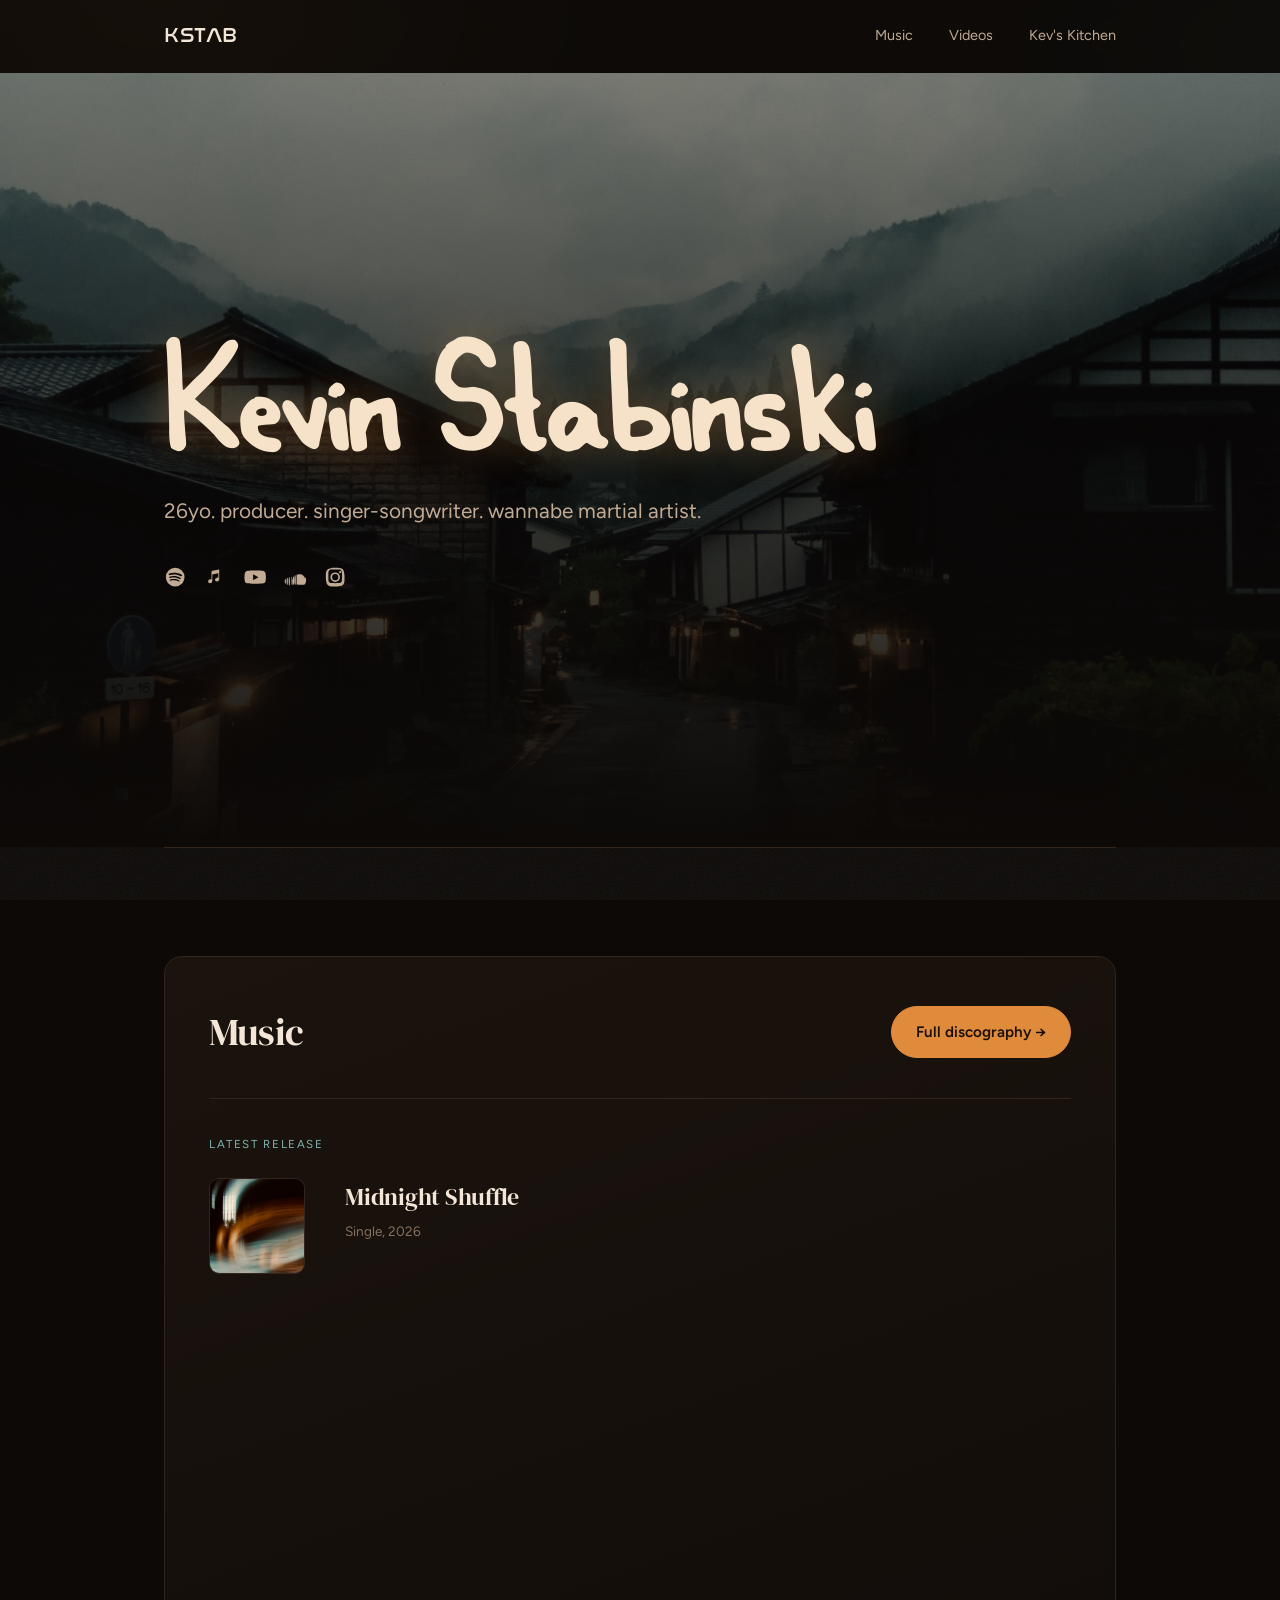
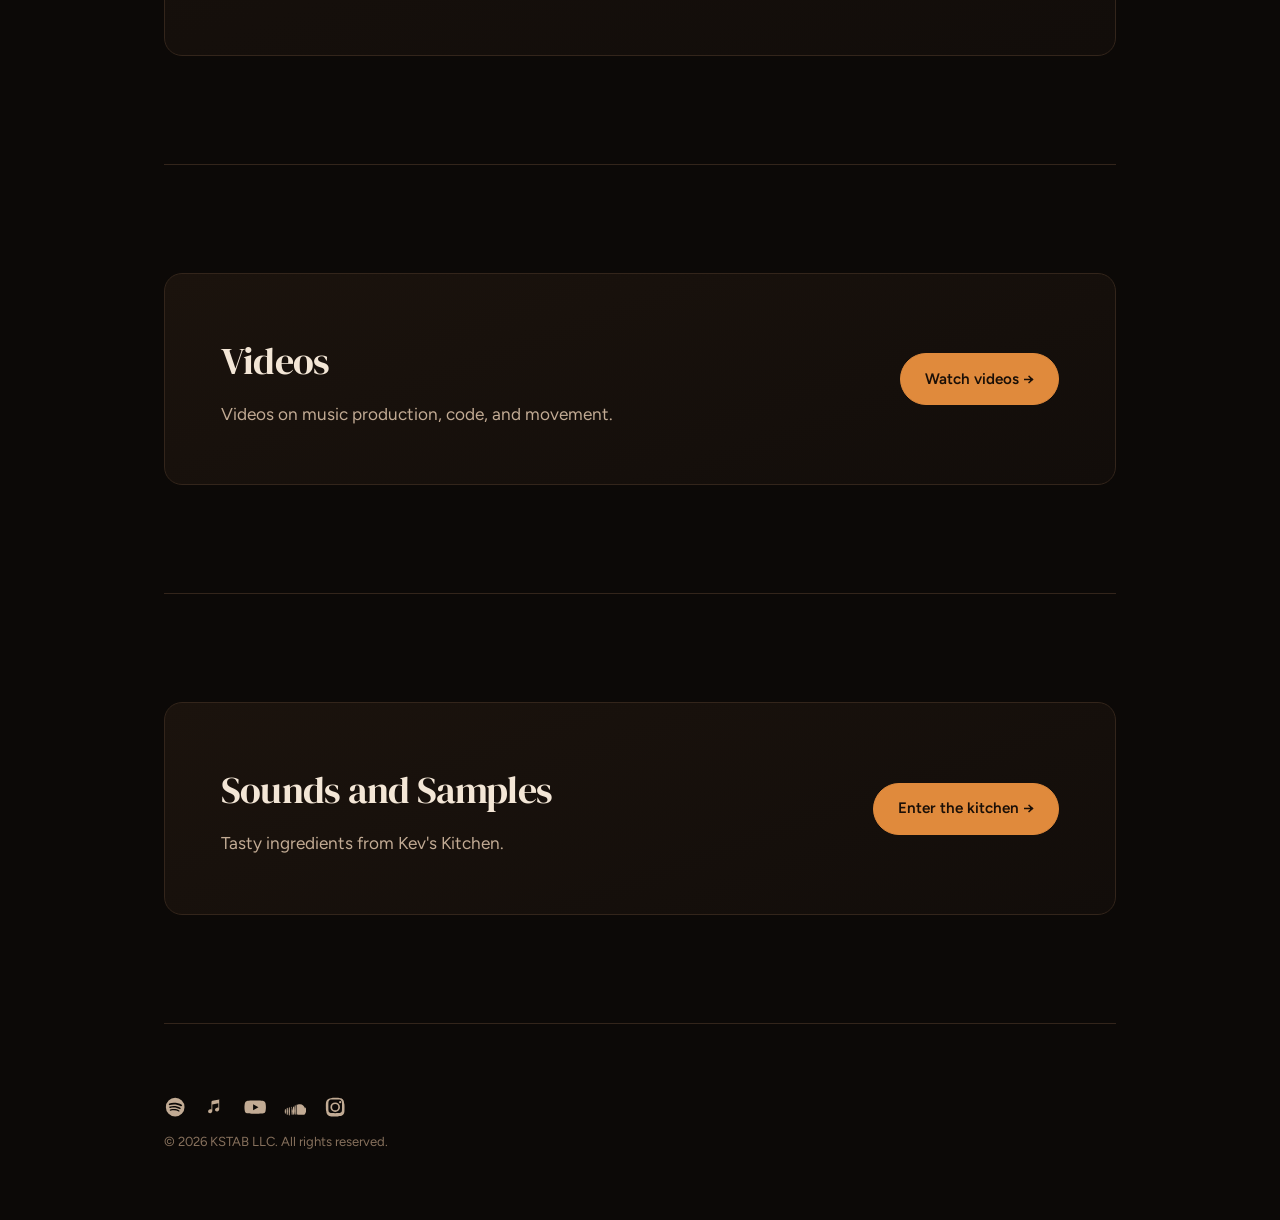
==== commit 74490c83: "Restyle site: After Hours palette, DM Serif Display headings, Figtree body Warm amber/teal palette t" ====
--- a/index.html
+++ b/index.html
@@ -7,7 +7,7 @@
 <meta name="description" content="Songwriter and producer. Music, releases, and merch.">
 <link rel="preconnect" href="https://fonts.googleapis.com">
 <link rel="preconnect" href="https://fonts.gstatic.com" crossorigin>
-<link href="https://fonts.googleapis.com/css2?family=Fraunces:opsz,wght@9..144,300;9..144,400;9..144,500&family=Hanken+Grotesk:wght@400;500;600&display=swap" rel="stylesheet">
+<link href="https://fonts.googleapis.com/css2?family=DM+Serif+Display:ital@0;1&family=Figtree:wght@400;500;600;700&display=swap" rel="stylesheet">
 <link rel="stylesheet" href="styles.css">
 <link rel="icon" href="icons/favicon.svg" type="image/svg+xml">
 <link rel="icon" href="icons/favicon-32.png" sizes="32x32" type="image/png">
--- a/styles.css
+++ b/styles.css
@@ -12,14 +12,15 @@
   }
   :root{
     color-scheme: dark;
-    /* ---- Blue-hour palette ---- */
-    --bg:        #0d1218;   /* deep blue-charcoal, genuinely blue */
-    --bg-raise:  #131a22;   /* slightly lifted surface */
-    --line:      #263140;   /* hairline dividers */
-    --ink:       #e9e5dd;   /* warm bone — cold/warm tension */
-    --ink-soft:  #a9b0ba;   /* muted secondary */
-    --ink-faint: #6b7480;   /* faintest labels */
-    --accent:    #9db4d6;   /* pale moonlit blue, used sparingly */
+    /* ---- After Hours palette (from the Midnight Shuffle cover) ---- */
+    --bg:        #0c0907;   /* warm near-black */
+    --bg-raise:  #16100c;   /* slightly lifted surface */
+    --line:      #33251b;   /* hairline dividers */
+    --ink:       #f3e6d6;   /* warm cream */
+    --ink-soft:  #c2ab94;   /* muted secondary */
+    --ink-faint: #86705c;   /* faintest labels */
+    --accent:    #e08a3c;   /* amber */
+    --accent-2:  #7fb6b3;   /* teal, for small labels */
 
     --maxw: 1080px;
     --pad: clamp(1.25rem, 5vw, 4rem);
@@ -38,7 +39,7 @@
     margin:0;
     background: var(--bg);
     color: var(--ink);
-    font-family: "Hanken Grotesk", system-ui, -apple-system, sans-serif;
+    font-family: "Figtree", system-ui, -apple-system, sans-serif;
     font-size: clamp(1rem, 0.97rem + 0.15vw, 1.075rem);
     line-height: 1.6;
     -webkit-font-smoothing: antialiased;
@@ -52,11 +53,11 @@
   .atmosphere::before{
     content:""; position:absolute; inset:0;
     background:
-      radial-gradient(60vw 55vw at 12% -5%, rgba(157,180,214,0.14), transparent 60%),
-      radial-gradient(50vw 50vw at 105% 8%, rgba(120,140,175,0.08), transparent 55%);
+      radial-gradient(60vw 55vw at 12% -5%, rgba(224,138,60,0.20), transparent 60%),
+      radial-gradient(50vw 50vw at 105% 8%, rgba(112,170,170,0.12), transparent 55%);
   }
   .atmosphere::after{
-    content:""; position:absolute; inset:0; opacity:0.045; mix-blend-mode:screen;
+    content:""; position:absolute; inset:0; opacity:0.08; mix-blend-mode:screen;
     background-image:url("data:image/svg+xml,%3Csvg xmlns='http://www.w3.org/2000/svg' width='160' height='160'%3E%3Cfilter id='n'%3E%3CfeTurbulence type='fractalNoise' baseFrequency='0.9' numOctaves='2' stitchTiles='stitch'/%3E%3C/filter%3E%3Crect width='100%25' height='100%25' filter='url(%23n)'/%3E%3C/svg%3E");
   }
 
@@ -76,7 +77,7 @@
     max-width: var(--maxw); margin:0 auto; padding: 0 var(--pad);
     height: 4.5rem; display:flex; align-items:center; justify-content:space-between;
   }
-  .wordmark{ font-family:"Nasalization","Kevinstabinskifont","Fraunces",Georgia,serif; font-weight:400; font-size:1.3rem; letter-spacing:0.03em; }
+  .wordmark{ font-family:"Nasalization","Kevinstabinskifont","DM Serif Display",Georgia,serif; font-weight:400; font-size:1.3rem; letter-spacing:0.03em; }
   .nav-links{ display:flex; gap: clamp(1rem, 4vw, 2.25rem); }
   .nav-links a{
     font-size:0.9rem; color: var(--ink-soft); position:relative; padding: .25rem 0;
@@ -97,7 +98,7 @@
     padding-top: clamp(3rem, 10vh, 7rem); padding-bottom: clamp(3rem, 10vh, 6rem);
   }
   .hero h1{
-    font-family:"Kevinstabinskifont","Fraunces",Georgia,serif; font-weight:400;
+    font-family:"Kevinstabinskifont","DM Serif Display",Georgia,serif; font-weight:400;
     font-size: clamp(3.3rem, 13vw, 9.5rem); line-height:0.92; letter-spacing:-0.025em;
     margin: 0 0 1.5rem; max-width: 12ch;
   }
@@ -110,7 +111,7 @@
   .hero-actions{ display:flex; align-items:center; gap: 1.5rem; flex-wrap:wrap; }
   .btn{
     display:inline-flex; align-items:center; gap:.6rem;
-    background: var(--ink); color: #10151b;
+    background: var(--ink); color: #1a0f07;
     font-weight:600; font-size:0.95rem;
     padding: .8rem 1.5rem; border-radius: 2px;
     border:1px solid var(--ink);
@@ -138,7 +139,7 @@
   .band{ padding: clamp(4rem, 12vh, 8rem) 0; border-top:1px solid var(--line); }
   .band-head{ margin-bottom: clamp(2rem, 5vw, 3.5rem); }
   .band-head h2{
-    font-family:"Fraunces",Georgia,serif; font-weight:400;
+    font-family:"DM Serif Display",Georgia,serif; font-weight:400;
     font-size: clamp(1.8rem, 5vw, 2.75rem); letter-spacing:-0.02em; margin:0;
   }
   .band-head p{ color: var(--ink-soft); margin:.75rem 0 0; max-width: 48ch; }
@@ -151,22 +152,22 @@
   .release:last-child{ border-bottom:1px solid var(--line); }
   .cover{
     aspect-ratio:1; background:
-      linear-gradient(150deg, var(--bg-raise), #0b0f14);
+      linear-gradient(150deg, var(--bg-raise), #0a0705);
     border:1px solid var(--line); border-radius:2px;
     display:grid; place-items:center; color: var(--ink-faint);
     font-size:0.7rem; letter-spacing:0.05em; text-align:center; overflow:hidden;
   }
   .cover svg{ width:38%; height:38%; opacity:.5; }
   .cover img{ width:100%; height:100%; object-fit:cover; display:block; }
-  .rel-title{ font-family:"Fraunces",Georgia,serif; font-size:1.5rem; font-weight:400; margin:0 0 .3rem; letter-spacing:-0.01em; }
+  .rel-title{ font-family:"DM Serif Display",Georgia,serif; font-size:1.5rem; font-weight:400; margin:0 0 .3rem; letter-spacing:-0.01em; }
   .rel-meta{ color: var(--ink-faint); font-size:0.85rem; margin:0 0 1rem; }
   .embed-slot{
-    border:1px dashed var(--line); border-radius:2px; background: rgba(157,180,214,0.03);
+    border:1px dashed var(--line); border-radius:2px; background: rgba(224,138,60,0.04);
     padding: 1rem 1.15rem; color: var(--ink-soft); font-size:0.85rem; line-height:1.5;
   }
   .embed-slot code{
     font-family: ui-monospace, "SF Mono", Menlo, monospace; font-size:0.78rem;
-    color: var(--accent); background: rgba(157,180,214,0.08); padding:.1rem .35rem; border-radius:2px;
+    color: var(--accent); background: rgba(224,138,60,0.10); padding:.1rem .35rem; border-radius:2px;
   }
   /* When you paste a real iframe in, it fills this slot cleanly */
   .embed-slot iframe{ width:100%; border:0; display:block; border-radius:2px; }
@@ -181,14 +182,14 @@
     padding: clamp(2rem, 6vw, 3.5rem); display:flex; flex-wrap:wrap;
     align-items:center; justify-content:space-between; gap: 2rem;
   }
-  .store-inner h2{ font-family:"Fraunces",Georgia,serif; font-weight:400; font-size: clamp(1.6rem,4vw,2.4rem); margin:0 0 .6rem; letter-spacing:-0.02em; }
+  .store-inner h2{ font-family:"DM Serif Display",Georgia,serif; font-weight:400; font-size: clamp(1.6rem,4vw,2.4rem); margin:0 0 .6rem; letter-spacing:-0.02em; }
   .store-inner p{ color: var(--ink-soft); margin:0; max-width: 40ch; }
 
   /* Footer */
   footer{ position:relative; z-index:1; border-top:1px solid var(--line); padding: clamp(3rem,8vh,5rem) 0 clamp(2.5rem,6vh,4rem); }
   .foot-grid{ display:flex; flex-wrap:wrap; gap:2rem; justify-content:space-between; align-items:flex-end; }
   .foot-contact .label{ color:var(--ink-faint); font-size:0.8rem; margin:0 0 .4rem; }
-  .foot-contact a.mail{ font-family:"Fraunces",Georgia,serif; font-size: clamp(1.3rem,4vw,1.9rem); border-bottom:1px solid var(--line); transition: border-color .2s ease; }
+  .foot-contact a.mail{ font-family:"DM Serif Display",Georgia,serif; font-size: clamp(1.3rem,4vw,1.9rem); border-bottom:1px solid var(--line); transition: border-color .2s ease; }
   .foot-contact a.mail:hover{ border-bottom-color: var(--accent); }
   .foot-meta{ color: var(--ink-faint); font-size:0.82rem; }
 
@@ -211,7 +212,7 @@
   /* ---------- "Full discography" link (home page) ---------- */
   .more-link{
     display:inline-block; margin-top: clamp(1.75rem, 5vw, 3rem);
-    font-family:"Fraunces",Georgia,serif; font-size:1.2rem; color:var(--ink);
+    font-family:"DM Serif Display",Georgia,serif; font-size:1.2rem; color:var(--ink);
     border-bottom:1px solid var(--line); padding-bottom:2px;
     transition: border-color .2s ease;
   }
@@ -220,13 +221,13 @@
   /* ---------- Discography page ---------- */
   .disco-head{ padding: clamp(3rem,10vh,6rem) 0 clamp(1.5rem,4vh,2.5rem); position:relative; z-index:1; }
   .disco-head h1{
-    font-family:"Fraunces",Georgia,serif; font-weight:300;
+    font-family:"DM Serif Display",Georgia,serif; font-weight:300;
     font-size: clamp(2.4rem, 8vw, 4.25rem); letter-spacing:-0.025em; margin:0 0 .85rem;
   }
   .disco-head p{ color:var(--ink-soft); margin:0; max-width:52ch; }
   .disco-year{ position:relative; z-index:1; padding-top: clamp(2rem,5vh,3.25rem); }
   .disco-year .year{
-    font-family:"Hanken Grotesk",system-ui,sans-serif; font-weight:600;
+    font-family:"Figtree",system-ui,sans-serif; font-weight:600;
     font-size:0.82rem; letter-spacing:0.09em; color:var(--ink-faint);
     margin:0 0 .25rem; padding-bottom:.5rem;
   }
@@ -236,7 +237,7 @@
     padding: 1.15rem 0; border-top:1px solid var(--line);
   }
   .disco-info{ min-width:0; }
-  .disco-title{ font-family:"Fraunces",Georgia,serif; font-weight:400; font-size:1.3rem; letter-spacing:-0.01em; margin:0; }
+  .disco-title{ font-family:"DM Serif Display",Georgia,serif; font-weight:400; font-size:1.3rem; letter-spacing:-0.01em; margin:0; }
   .disco-meta{ color:var(--ink-faint); font-size:0.82rem; margin:.2rem 0 0; }
   .disco-links{ display:flex; gap:1.1rem; flex-wrap:wrap; }
   .disco-links a{
@@ -253,21 +254,21 @@
 
   /* ---------- Kev's Kitchen (sounds & samples shop) ---------- */
   .shop-head{ padding: clamp(3rem,10vh,6rem) 0 clamp(1.5rem,4vh,2.5rem); position:relative; z-index:1; }
-  .shop-head h1{ font-family:"Fraunces",Georgia,serif; font-weight:300; font-size:clamp(2.4rem,8vw,4.25rem); letter-spacing:-0.025em; margin:0 0 .85rem; }
+  .shop-head h1{ font-family:"DM Serif Display",Georgia,serif; font-weight:300; font-size:clamp(2.4rem,8vw,4.25rem); letter-spacing:-0.025em; margin:0 0 .85rem; }
   .shop-head p{ color:var(--ink-soft); margin:0; max-width:52ch; }
   .shop-grid{ position:relative; z-index:1; display:grid; grid-template-columns:repeat(auto-fill,minmax(240px,1fr)); gap:clamp(1.25rem,3vw,2rem); padding-bottom:clamp(2.5rem,6vh,4rem); }
   .product{ display:flex; flex-direction:column; background:var(--bg-raise); border:1px solid var(--line); border-radius:3px; overflow:hidden; transition:border-color .2s ease, transform .2s ease; }
   .product:hover{ border-color:var(--accent); transform:translateY(-2px); }
-  .product-cover{ aspect-ratio:1; display:grid; place-items:center; overflow:hidden; background:linear-gradient(150deg, #16202b, #0b0f14); color:var(--ink-faint); }
+  .product-cover{ aspect-ratio:1; display:grid; place-items:center; overflow:hidden; background:linear-gradient(150deg, #1d140e, #0a0705); color:var(--ink-faint); }
   .product-cover svg{ width:34%; height:34%; opacity:.5; }
   .product-cover img{ width:100%; height:100%; object-fit:cover; display:block; }
   .product-body{ display:flex; flex-direction:column; gap:.4rem; padding:1.1rem 1.15rem 1.25rem; flex:1; }
-  .product-title{ font-family:"Fraunces",Georgia,serif; font-weight:400; font-size:1.3rem; letter-spacing:-0.01em; margin:0; }
+  .product-title{ font-family:"DM Serif Display",Georgia,serif; font-weight:400; font-size:1.3rem; letter-spacing:-0.01em; margin:0; }
   .product-desc{ color:var(--ink-soft); font-size:0.9rem; margin:0; flex:1; }
   .product-meta{ color:var(--ink-faint); font-size:0.78rem; letter-spacing:0.03em; margin:.15rem 0 0; }
   .product-foot{ display:flex; align-items:center; justify-content:space-between; gap:1rem; margin-top:.75rem; }
-  .product-price{ font-family:"Fraunces",Georgia,serif; font-size:1.25rem; }
-  .buy-btn{ display:inline-flex; align-items:center; background:var(--ink); color:#10151b; font-weight:600; font-size:0.85rem; padding:.5rem 1rem; border-radius:2px; border:1px solid var(--ink); transition:background .2s ease, color .2s ease; }
+  .product-price{ font-family:"DM Serif Display",Georgia,serif; font-size:1.25rem; }
+  .buy-btn{ display:inline-flex; align-items:center; background:var(--ink); color:#1a0f07; font-weight:600; font-size:0.85rem; padding:.5rem 1rem; border-radius:2px; border:1px solid var(--ink); transition:background .2s ease, color .2s ease; }
   .buy-btn:hover, .buy-btn:focus-visible{ background:transparent; color:var(--ink); }
   .shop-note{ position:relative; z-index:1; border-top:1px solid var(--line); padding:clamp(2rem,5vh,3rem) 0 clamp(3rem,8vh,5rem); }
   .shop-note p{ color:var(--ink-faint); font-size:0.85rem; max-width:60ch; margin:0 0 1.5rem; }
@@ -275,12 +276,12 @@
 
   /* ---------- Featured product ---------- */
   .featured{ position:relative; z-index:1; display:grid; grid-template-columns:1.05fr 1fr; gap:clamp(1.5rem,4vw,3rem); align-items:center; padding-bottom:clamp(2.5rem,6vh,4rem); margin-bottom:clamp(2.5rem,6vh,4rem); border-bottom:1px solid var(--line); }
-  .featured-media{ aspect-ratio:16/9; border:1px solid var(--line); border-radius:3px; overflow:hidden; background:#0b0f14; }
+  .featured-media{ aspect-ratio:16/9; border:1px solid var(--line); border-radius:3px; overflow:hidden; background:#0a0705; }
   .featured-media img{ width:100%; height:100%; object-fit:cover; display:block; }
-  .featured-title{ font-family:"Fraunces",Georgia,serif; font-weight:400; font-size:clamp(1.9rem,4.5vw,2.7rem); letter-spacing:-0.02em; margin:0; }
+  .featured-title{ font-family:"DM Serif Display",Georgia,serif; font-weight:400; font-size:clamp(1.9rem,4.5vw,2.7rem); letter-spacing:-0.02em; margin:0; }
   .featured-sub{ color:var(--ink-soft); font-size:1rem; margin:.4rem 0 1.25rem; }
   .featured-desc{ color:var(--ink-soft); line-height:1.6; margin:0 0 1.4rem; }
-  .kit-label{ color:var(--ink); font-family:"Fraunces",Georgia,serif; font-size:1rem; margin:0 0 .6rem; }
+  .kit-label{ color:var(--ink); font-family:"DM Serif Display",Georgia,serif; font-size:1rem; margin:0 0 .6rem; }
   .kit-list{ list-style:none; padding:0; margin:0 0 1.75rem; display:flex; flex-direction:column; gap:.5rem; }
   .kit-list li{ color:var(--ink-soft); font-size:0.92rem; line-height:1.5; padding-left:1.1rem; position:relative; }
   .kit-list li::before{ content:""; position:absolute; left:0; top:.55em; width:5px; height:5px; border-radius:50%; background:var(--accent); }
@@ -304,9 +305,9 @@
   .video-thumb:hover img, .video-thumb:focus-visible img{ transform:scale(1.03); opacity:.8; }
   .video-thumb .play{ position:absolute; inset:0; display:grid; place-items:center; }
   .video-thumb .play svg{ width:68px; height:48px; filter:drop-shadow(0 2px 8px rgba(0,0,0,.5)); transition:opacity .2s ease; }
-  .video-thumb .play .pb{ fill:#0d1218; opacity:.85; transition:fill .2s ease, opacity .2s ease; }
+  .video-thumb .play .pb{ fill:#0c0907; opacity:.85; transition:fill .2s ease, opacity .2s ease; }
   .video-thumb:hover .play .pb{ fill:var(--accent); opacity:1; }
-  .video-title{ font-family:"Fraunces",Georgia,serif; font-weight:400; font-size:1.2rem; letter-spacing:-0.01em; margin:0; }
+  .video-title{ font-family:"DM Serif Display",Georgia,serif; font-weight:400; font-size:1.2rem; letter-spacing:-0.01em; margin:0; }
   .video-embed{ aspect-ratio:16/9; border:1px solid var(--line); border-radius:3px; overflow:hidden; background:#000; }
   .video-embed iframe{ width:100%; height:100%; border:0; display:block; }
 
@@ -314,7 +315,7 @@
   /* ---------- Music box (header row + featured release in one box) ---------- */
   .music-box{ background:var(--bg-raise); border:1px solid var(--line); border-radius:3px; padding:clamp(1.5rem,5vw,2.75rem); }
   .music-head{ display:flex; flex-wrap:wrap; align-items:center; justify-content:space-between; gap:1.5rem; margin-bottom:clamp(1.5rem,4vw,2.25rem); }
-  .music-head h2{ font-family:"Fraunces",Georgia,serif; font-weight:400; font-size:clamp(1.6rem,4vw,2.4rem); letter-spacing:-0.02em; margin:0; }
+  .music-head h2{ font-family:"DM Serif Display",Georgia,serif; font-weight:400; font-size:clamp(1.6rem,4vw,2.4rem); letter-spacing:-0.02em; margin:0; }
   .release-label{ margin:0 0 clamp(1rem,3vw,1.5rem); padding-top:clamp(1.5rem,4vw,2.25rem); border-top:1px solid var(--line); color:var(--ink-faint); font-size:0.85rem; letter-spacing:0.03em; }
   .music-box .release{ margin:0; padding:0; border-top:0; border-bottom:0; }
   @media (max-width:560px){ .music-head{ flex-direction:column; align-items:flex-start; } }
@@ -336,15 +337,15 @@
 .hero::before{
   z-index:-2;
   background:url("covers/hero-bg.jpg") center/cover no-repeat;
-  filter:brightness(1) saturate(1);
+  filter:sepia(.55) saturate(1.3) hue-rotate(-12deg) brightness(.9);
 }
 
 .hero::after{
   z-index:-1;
   background:linear-gradient(
     to bottom,
-    rgba(13,18,24,0.45),
-    rgba(13,18,24,0.70) 55%,
+    rgba(12,9,7,0.35),
+    rgba(12,9,7,0.70) 55%,
     var(--bg) 100%
   );
 }
@@ -360,7 +361,17 @@
 
 /* ---------- Keyboard hints (Chord Pantry, Spice Drawer) ---------- */
 kbd{
-  font-family:"Hanken Grotesk",system-ui,sans-serif; font-size:.8rem; font-weight:600; color:var(--ink);
+  font-family:"Figtree",system-ui,sans-serif; font-size:.8rem; font-weight:600; color:var(--ink);
   background:var(--bg-raise); border:1px solid var(--line); border-bottom-width:2px; border-radius:3px;
   padding:.1em .45em;
 }
+
+
+/* ---------- After Hours finish: amber pill buttons, softer boxes, teal labels ---------- */
+.hero h1{ color:#f6e2c8; text-shadow:0 0 40px rgba(224,138,60,.35); }
+.btn, .buy-btn{ background:var(--accent); border-color:var(--accent); color:#1a0f07; border-radius:999px; }
+.btn:hover, .btn:focus-visible, .buy-btn:hover, .buy-btn:focus-visible{ background:transparent; color:var(--accent); }
+.music-box, .store-inner{ border-radius:18px; background:linear-gradient(160deg, #1b130d, #120d0a); }
+.cover{ border-radius:10px; }
+.release-label, .disco-year .year{ color:var(--accent-2); letter-spacing:.14em; text-transform:uppercase; font-size:.72rem; }
+.disco-links a{ color:var(--accent); }
